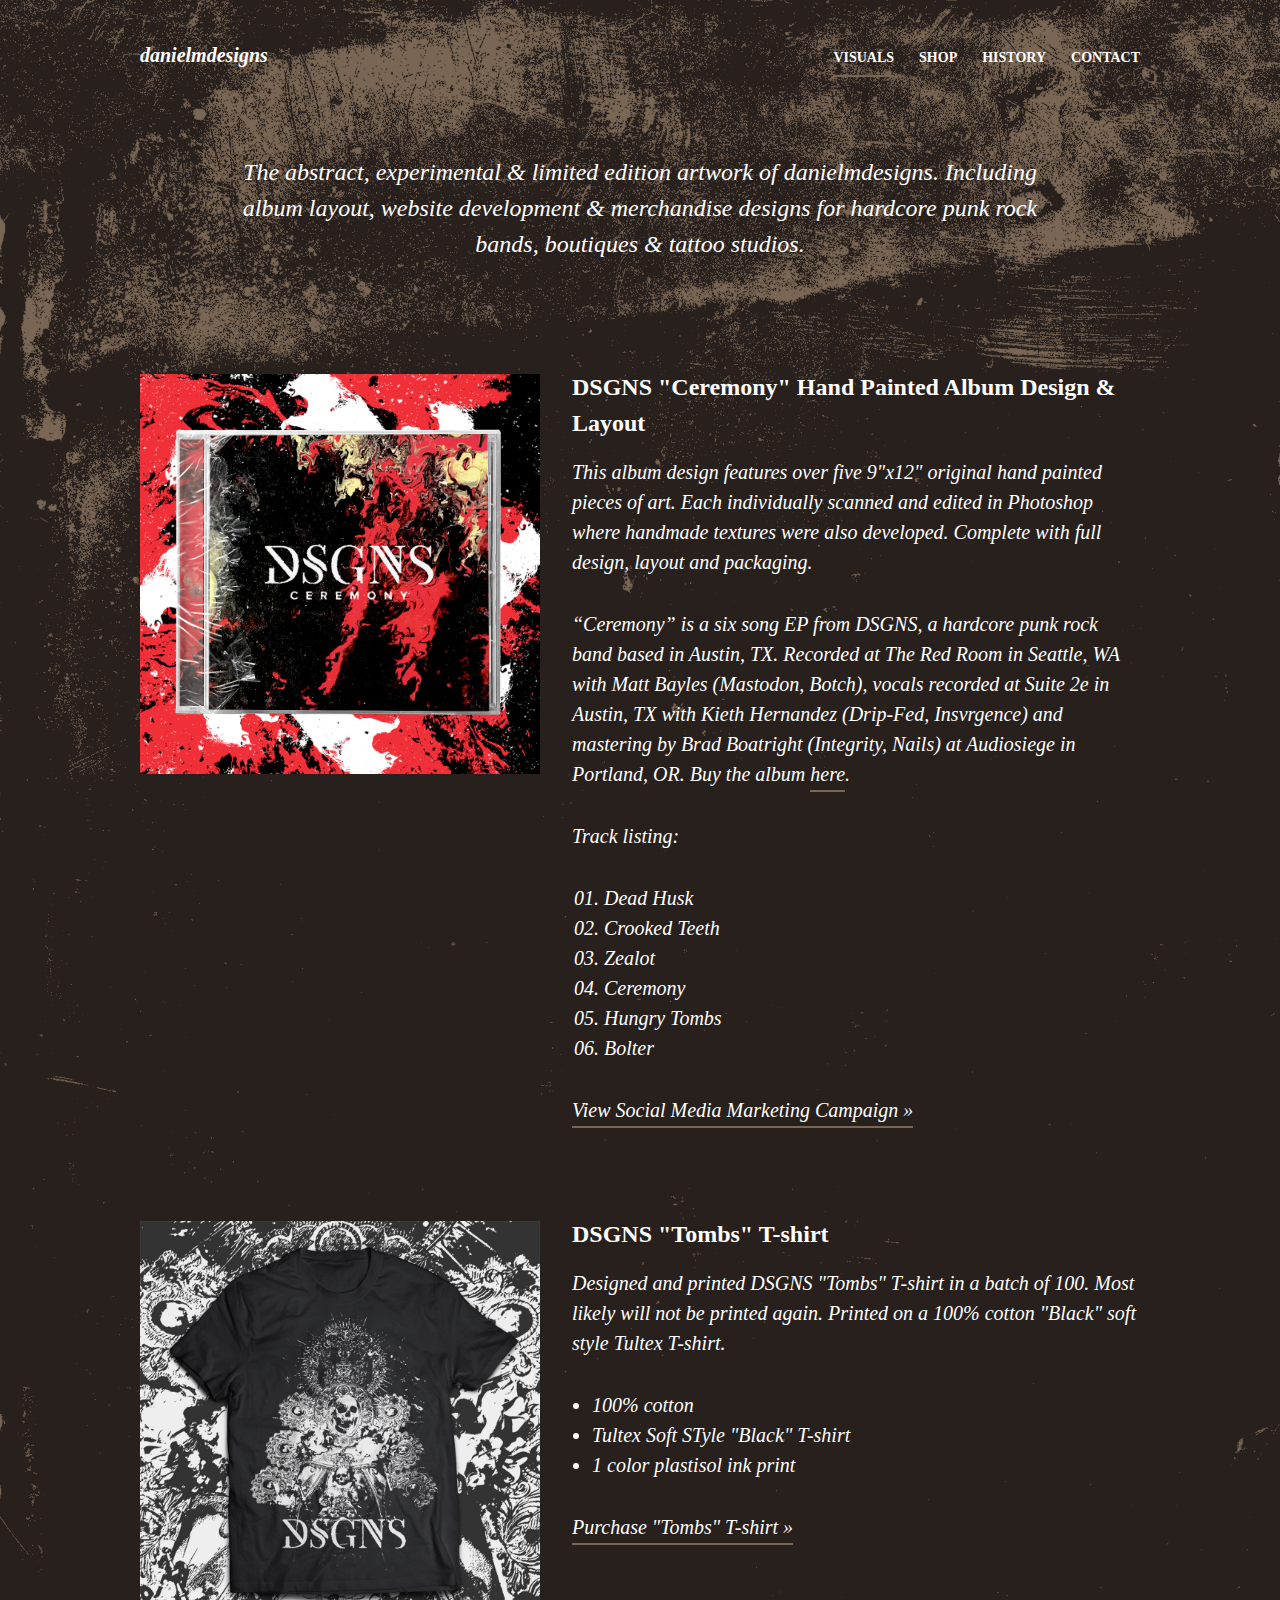
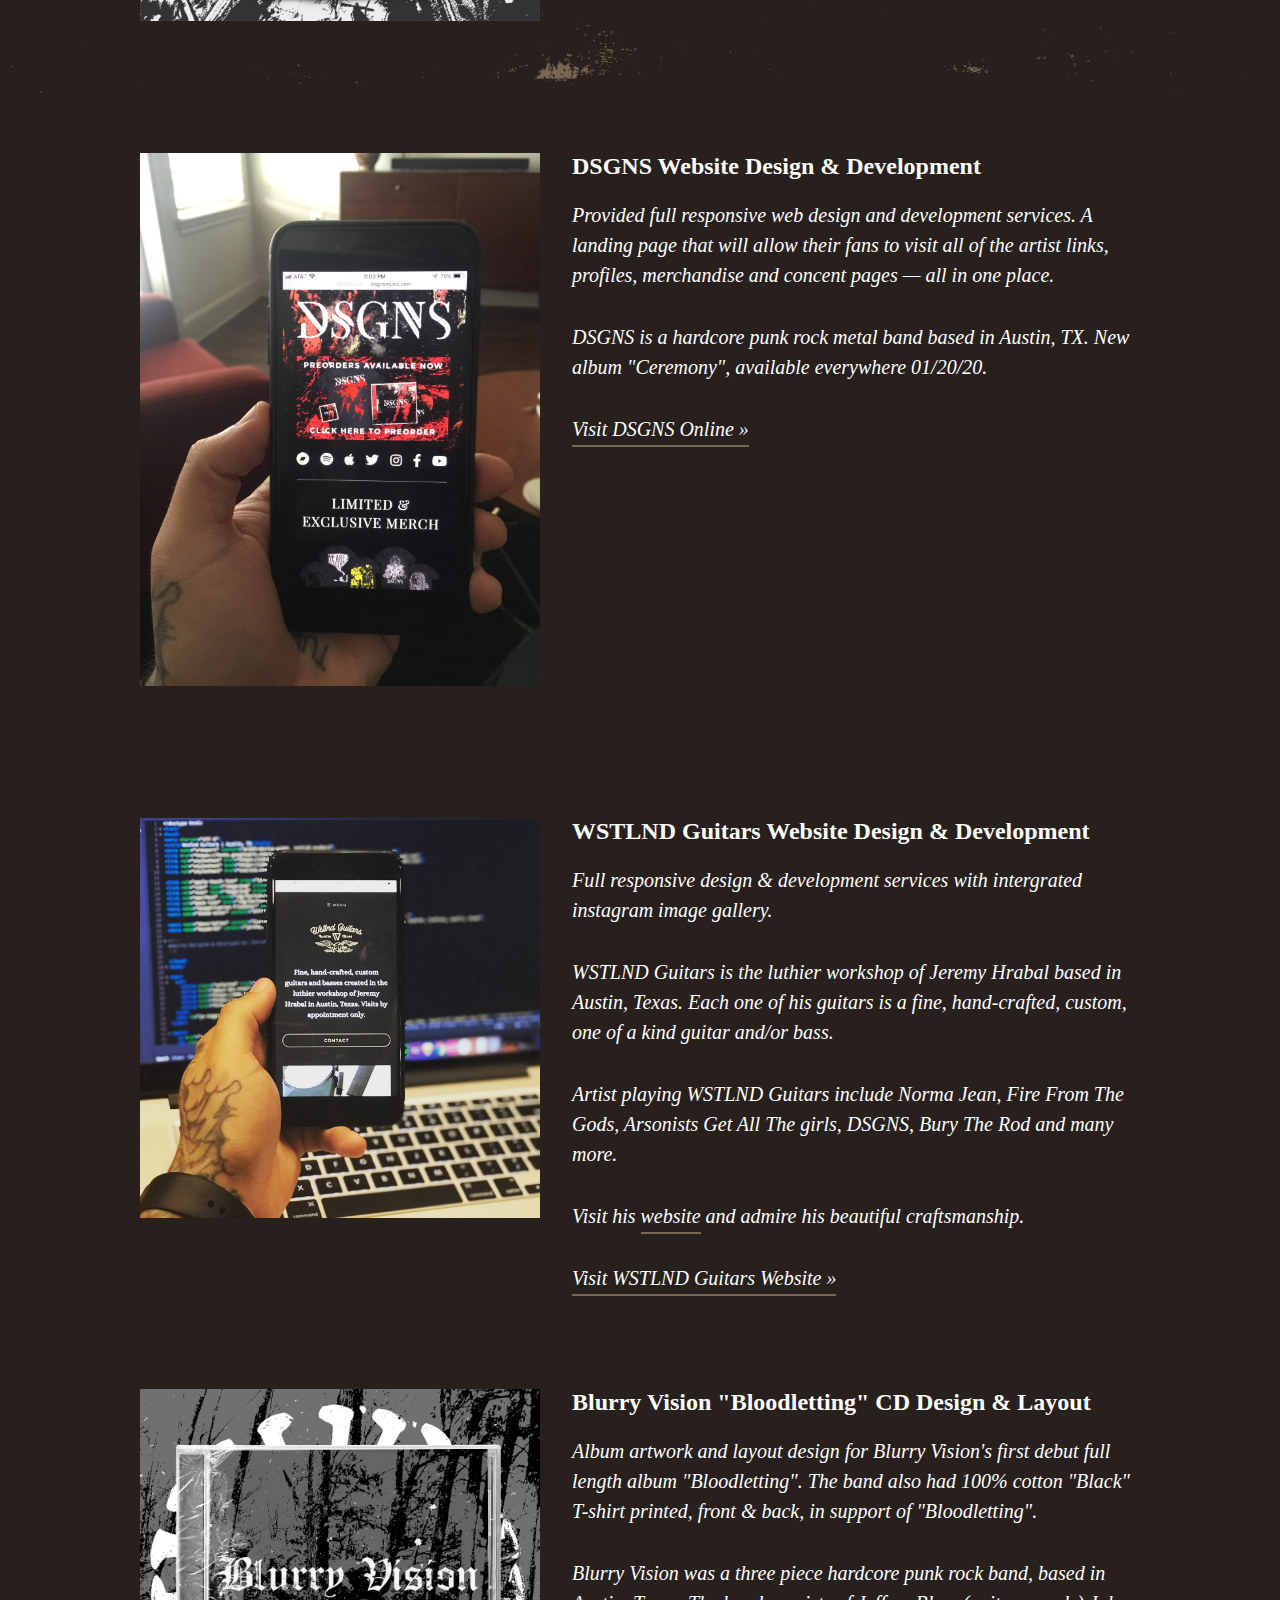
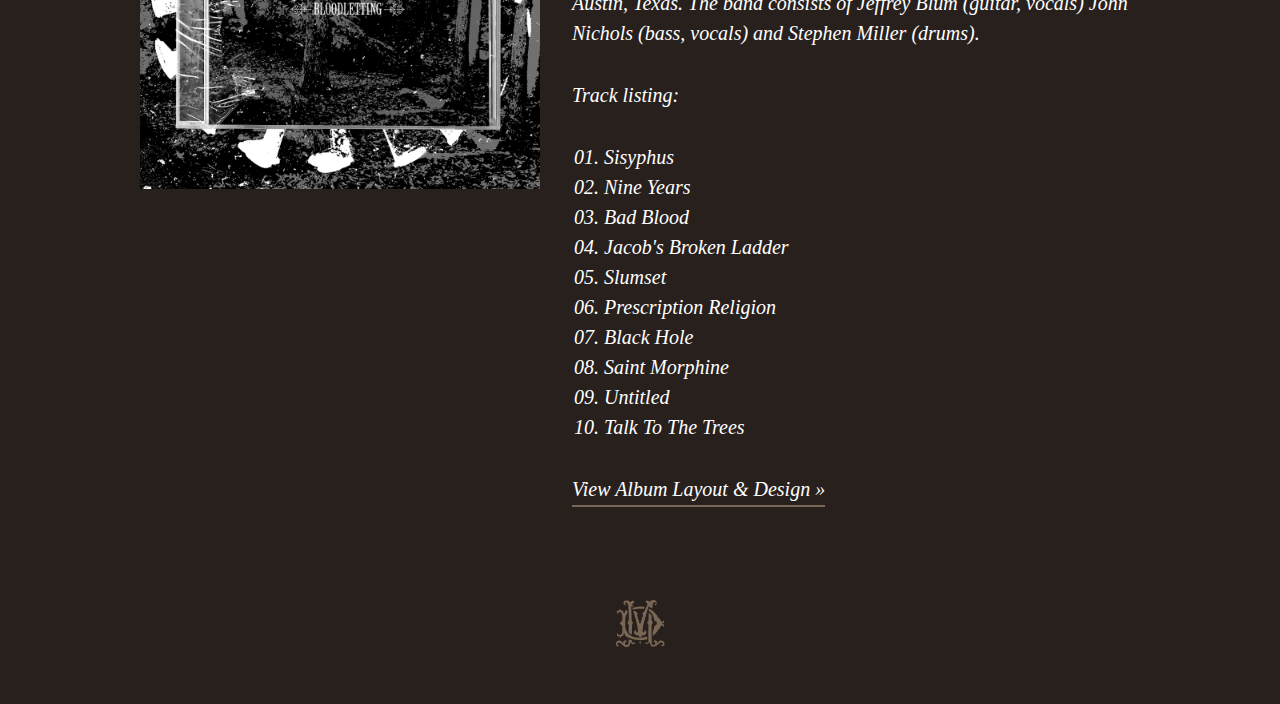
==== index.html @ f274b290 ":heavy_plus_sign: Add Email to About page" ====
<!DOCTYPE html>
<html lang="en">
  <head>
    <meta charset="UTF-8" />
    <meta name="viewport" content="width=device-width, initial-scale=1.0" />
    <meta http-equiv="X-UA-Compatible" content="ie=edge" />
    <link rel="stylesheet" href="css/css.css" />
    <title>The abstract & experimental works of danielmdesigns</title>
    <link
      rel="icon"
      type="image/png"
      sizes="16x16"
      href="favicon/favicon-16x16.png"
    />
  </head>

  <body>
    <div class="container">
      <header class="the-header clearfix">
        <div class="brand-logo">
          <div class="brand">danielmdesigns<span class="dot">.</span></div>
        </div>
        <a href="#" class="resToggle">MENU</a>
        <nav class="the-nav">
          <ul>
            <li class="nav">
              <a class="menu-link active" href="index.html">VISUALS</a>
            </li>
            <li class="nav">
              <a
                class="menu-link"
                href="https://danielmdesigns.bigcartel.com/"
                target="_blank"
                >SHOP</a
              >
            </li>
            <li class="nav">
              <a class="menu-link" href="history.html">HISTORY</a>
            </li>
            <li class="nav">
              <a
                class="menu-link"
                href="mailto:daniel@danielmdesigns.com?Subject=Project%20Design%20Inqury"
                >CONTACT</a
              >
            </li>
          </ul>
        </nav>
      </header>
    </div>

    <h1>
      The abstract, experimental & limited edition artwork of danielmdesigns.
      Including album layout, website development & merchandise designs for
      hardcore punk rock bands, boutiques & tattoo studios.
    </h1>

    <div class="article">
      <div class="media">
        <img src="img/DSGNS_Ceremony-Cover.jpg" alt="" />
      </div>
      <div class="content">
        <h2>DSGNS "Ceremony" Hand Painted Album Design & Layout</h2>
        <p>
          This album design features over five 9"x12" original hand painted
          pieces of art. Each individually scanned and edited in Photoshop where
          handmade textures were also developed. Complete with full design,
          layout and packaging.
        </p>
        <p>
          “Ceremony” is a six song EP from DSGNS, a hardcore punk rock band
          based in Austin, TX. Recorded at The Red Room in Seattle, WA with Matt
          Bayles (Mastodon, Botch), vocals recorded at Suite 2e in Austin, TX
          with Kieth Hernandez (Drip-Fed, Insvrgence) and mastering by Brad
          Boatright (Integrity, Nails) at Audiosiege in Portland, OR. Buy the
          album
          <a
            class="link active"
            href="https://dsgns.bigcartel.com/"
            target="blank"
            >here</a
          >.
        </p>
        <p>Track listing:</p>
        <ol>
          <li>Dead Husk</li>
          <li>Crooked Teeth</li>
          <li>Zealot</li>
          <li>Ceremony</li>
          <li>Hungry Tombs</li>
          <li>Bolter</li>
        </ol>
        <a
          class="link active"
          href="https://www.behance.net/gallery/91114161/DSGNS-Social-Media-Marketing"
          target="_blank"
          >View Social Media Marketing Campaign »</a
        >
      </div>
    </div>

    <div class="article">
      <div class="media"><img src="img/DSGNS_Tombs-Tshirt.jpg" alt="" /></div>
      <div class="content">
        <h2>DSGNS "Tombs" T-shirt</h2>
        <p>
          Designed and printed DSGNS "Tombs" T-shirt in a batch of 100. Most
          likely will not be printed again. Printed on a 100% cotton "Black"
          soft style Tultex T-shirt.
        </p>
        <ul>
          <li class="bullet">100% cotton</li>
          <li class="bullet">Tultex Soft STyle "Black" T-shirt</li>
          <li class="bullet">1 color plastisol ink print</li>
        </ul>
        <a
          class="link active"
          href="https://dsgns.bigcartel.com/product/tombs-t-shirt"
          target="blank"
          >Purchase "Tombs" T-shirt »</a
        >
      </div>
    </div>

    <div class="article">
      <div class="media">
        <img src="img/DSGNS_Website-Cover.jpg" alt="" />
      </div>
      <div class="content">
        <h2>DSGNS Website Design & Development</h2>
        <p>
          Provided full responsive web design and development services. A
          landing page that will allow their fans to visit all of the artist
          links, profiles, merchandise and concent pages — all in one place.
        </p>
        <p>
          DSGNS is a hardcore punk rock metal band based in Austin, TX. New
          album "Ceremony", available everywhere 01/20/20.
        </p>
        <a class="link active" href="http://dsgnsmusic.com/" target="blank"
          >Visit DSGNS Online »</a
        >
      </div>
    </div>

    <div class="article">
      <div class="media"><img src="img/wstlnd-cover.jpg" alt="" /></div>
      <div class="content">
        <h2>WSTLND Guitars Website Design & Development</h2>
        <p>
          Full responsive design & development services with intergrated
          instagram image gallery.
        </p>
        <p>
          WSTLND Guitars is the luthier workshop of Jeremy Hrabal based in
          Austin, Texas. Each one of his guitars is a fine, hand-crafted,
          custom, one of a kind guitar and/or bass.
        </p>
        <p>
          Artist playing WSTLND Guitars include Norma Jean, Fire From The Gods,
          Arsonists Get All The girls, DSGNS, Bury The Rod and many more.
        </p>
        <p>
          Visit his
          <a
            class="link active"
            href="http://wstlndguitars.com/"
            target="_blank"
            >website</a
          >
          and admire his beautiful craftsmanship.
        </p>
        <a class="link active" href="http://wstlndguitars.com/" target="blank"
          >Visit WSTLND Guitars Website »</a
        >
      </div>
    </div>

    <div class="article">
      <div class="media"><img src="img/COVER_BV-Cover.jpg" alt="" /></div>
      <div class="content">
        <h2>Blurry Vision "Bloodletting" CD Design & Layout</h2>
        <p>
          Album artwork and layout design for Blurry Vision's first debut full
          length album "Bloodletting". The band also had 100% cotton "Black"
          T-shirt printed, front & back, in support of "Bloodletting".
        </p>
        <p>
          Blurry Vision was a three piece hardcore punk rock band, based in
          Austin, Texas. The band consists of Jeffrey Blum (guitar, vocals) John
          Nichols (bass, vocals) and Stephen Miller (drums).
        </p>
        <p>Track listing:</p>
        <ol>
          <li>Sisyphus</li>
          <li>Nine Years</li>
          <li>Bad Blood</li>
          <li>Jacob's Broken Ladder</li>
          <li>Slumset</li>
          <li>Prescription Religion</li>
          <li>Black Hole</li>
          <li>Saint Morphine</li>
          <li>Untitled</li>
          <li>Talk To The Trees</li>
        </ol>
        <a
          class="link active"
          href="https://www.behance.net/gallery/103090157/Blurry-Vision-Album-Artwork"
          target="_blank"
          >View Album Layout & Design »</a
        >
      </div>
    </div>

    <!--
      <div class="btn-group">
        <a href="mailto:daniel@danielmdesigns.com" class="button">Contact Me</a>
      </div>
      -->

    <footer>
      <a href="http://www.danielmdesigns.com">
        <img class="logo" src="img/dmlogo.svg" alt="Daniel Maldonado Designs" />
      </a>
    </footer>

    <script src="https://ajax.googleapis.com/ajax/libs/jquery/3.1.0/jquery.min.js"></script>
    <script>
      $(".resToggle").click(function () {
        $(".the-nav").toggleClass("active");
      });
    </script>
  </body>
</html>
---- css/css.css ----
*, *:after, *:before {
  -webkit-box-sizing: border-box;
  box-sizing: border-box; }

.clearfix:after {
  content: "";
  display: table;
  clear: both; }

.the-nav > ul {
  display: block;
  width: 100%; }
  @media screen and (max-width: 768px) {
    .the-nav > ul {
      margin-top: 1rem; } }
  .the-nav > ul li {
    margin-bottom: 1rem; }
    .the-nav > ul li:last-of-type {
      margin-bottom: 0; }

.the-header a {
  text-decoration: none; }

a.resToggle {
  display: none;
  color: #FFF;
  font-size: 14px;
  line-height: 1.5;
  font-weight: 600;
  font-style: normal;
  margin-top: 0.40rem; }

.the-nav {
  display: inline-block;
  float: right;
  margin-bottom: -6rem; }
  .the-nav li {
    display: inline-block; }
    .the-nav li a {
      display: block; }

@media screen and (max-width: 768px) {
  a.resToggle {
    display: inline-block;
    float: right; }
  .the-nav {
    display: none;
    width: 100%;
    margin-top: 2rem; }
    .the-nav.active {
      display: block; }
    .the-nav li {
      display: block;
      text-align: center; } }

.align-center {
  text-align: center; }

* {
  -webkit-box-sizing: border-box;
  box-sizing: border-box;
  margin: 0;
  padding: 0; }

body {
  background-color: #27201D;
  padding: 40px;
  -webkit-font-smoothing: antialiased;
  -moz-osx-font-smoothing: grayscale;
  font-family: Georgia, 'Times New Roman', Times, serif;
  background-image: url("../img/bg.png");
  background-repeat: no-repeat;
  background-size: 100%;
  background-attachment: fixed; }

.container {
  width: 100%;
  max-width: 1000px;
  margin: 0 auto; }

.brand {
  display: inline-block;
  float: left;
  color: #FFFFFF;
  font-size: 20px;
  line-height: 1.5;
  font-weight: 600;
  font-style: italic; }

header {
  display: inline-block;
  max-width: 1000px;
  width: 100%; }

.menu-link {
  display: inline-block;
  color: #FFFFFF;
  font-size: 14px;
  line-height: 2.5;
  font-weight: 600;
  font-style: normal;
  text-decoration: none;
  -webkit-transition: all .5s ease;
  -o-transition: all .5s ease;
  transition: all .5s ease;
  border-bottom: 2px solid transparent; }
  .menu-link:hover {
    border-bottom: 2px solid #796654; }
  @media screen and (max-width: 768px) {
    .menu-link:hover {
      border-bottom: 2px solid transparent;
      color: #796654; } }

.logo {
  max-width: 50px;
  width: 100%;
  display: block;
  margin: 1rem auto; }

.dot {
  color: #796654; }

.bullet {
  margin-left: 20px; }

h1 {
  font-size: 1.5rem;
  color: #FFFFFF;
  line-height: 1.5;
  font-weight: 400;
  margin: 5rem auto 7rem;
  text-align: center;
  font-style: italic;
  max-width: 850px; }
  @media screen and (min-width: 760px) {
    h1 {
      text-align: center; } }

h2 {
  color: #FFFFFF;
  font-size: 24px;
  line-height: 1.5;
  font-weight: 600;
  margin-bottom: 1rem;
  margin-top: -5px; }

p, ol, ul {
  color: #FFFFFF;
  font-size: 20px;
  line-height: 1.5;
  font-weight: 400;
  font-style: italic;
  margin-bottom: 2rem; }

.btn {
  font-weight: 600;
  font-size: 14px;
  text-transform: uppercase;
  color: #FFFFFF;
  border: 2px solid #796654;
  padding: 20px;
  text-align: center;
  cursor: pointer;
  display: inline-block;
  text-decoration: none;
  width: 100%;
  -webkit-transition: background 0.3s ease-in-out;
  -o-transition: background 0.3s ease-in-out;
  transition: background 0.3s ease-in-out;
  margin-bottom: 1rem; }
  .btn:last-of-type {
    margin-bottom: 6rem; }
  .btn:hover {
    background-color: #796654; }
  @media screen and (min-width: 760px) {
    .btn {
      width: 300px;
      margin: 0 1rem 6rem 0; } }

.btn-group {
  display: block;
  margin: 0 auto;
  text-align: center; }

.btn-center {
  margin: 0 auto;
  text-align: center;
  display: block; }

ul > li {
  margin-left: 1.25rem; }

@media screen and (max-width: 768px) {
  ul > li {
    margin-left: 0; } }

ol > li {
  margin-left: 2rem; }

ol {
  list-style-type: decimal-leading-zero; }

.text-center {
  text-align: center; }

.link {
  color: #FFFFFF;
  font-size: 20px;
  line-height: 1.5;
  font-weight: 400;
  font-style: italic;
  margin-bottom: 2rem;
  -webkit-transition: all .5s ease;
  -o-transition: all .5s ease;
  transition: all .5s ease;
  text-decoration: none;
  border-bottom: 2px solid #796654;
  padding-bottom: 5px; }
  .link:hover {
    padding-bottom: 5px;
    color: #796654; }

.active {
  border-bottom: 2px solid #796654; }
  @media screen and (max-width: 768px) {
    .active {
      border-bottom: 2px solid transparent;
      color: #796654; } }

.article {
  display: -webkit-box;
  display: -ms-flexbox;
  display: flex;
  -webkit-box-orient: vertical;
  -webkit-box-direction: normal;
  -ms-flex-direction: column;
  flex-direction: column;
  width: 100%;
  max-width: 1000px;
  margin: 0 auto 6rem; }

.media {
  -webkit-box-flex: 0;
  -ms-flex: 0 0 40%;
  flex: 0 0 40%; }

.content {
  -webkit-box-flex: 0;
  -ms-flex: 0 0 60%;
  flex: 0 0 60%; }

.project {
  display: -webkit-box;
  display: -ms-flexbox;
  display: flex;
  -webkit-box-orient: vertical;
  -webkit-box-direction: normal;
  -ms-flex-direction: column;
  flex-direction: column;
  width: 100%;
  max-width: 1000px;
  margin: 0 auto; }

img {
  width: 100%;
  margin-bottom: 2rem; }

@media screen and (min-width: 760px) {
  .article {
    -webkit-box-orient: horizontal;
    -webkit-box-direction: normal;
    -ms-flex-direction: row;
    flex-direction: row; }
  .content {
    padding: 0 0 0 2rem; } }
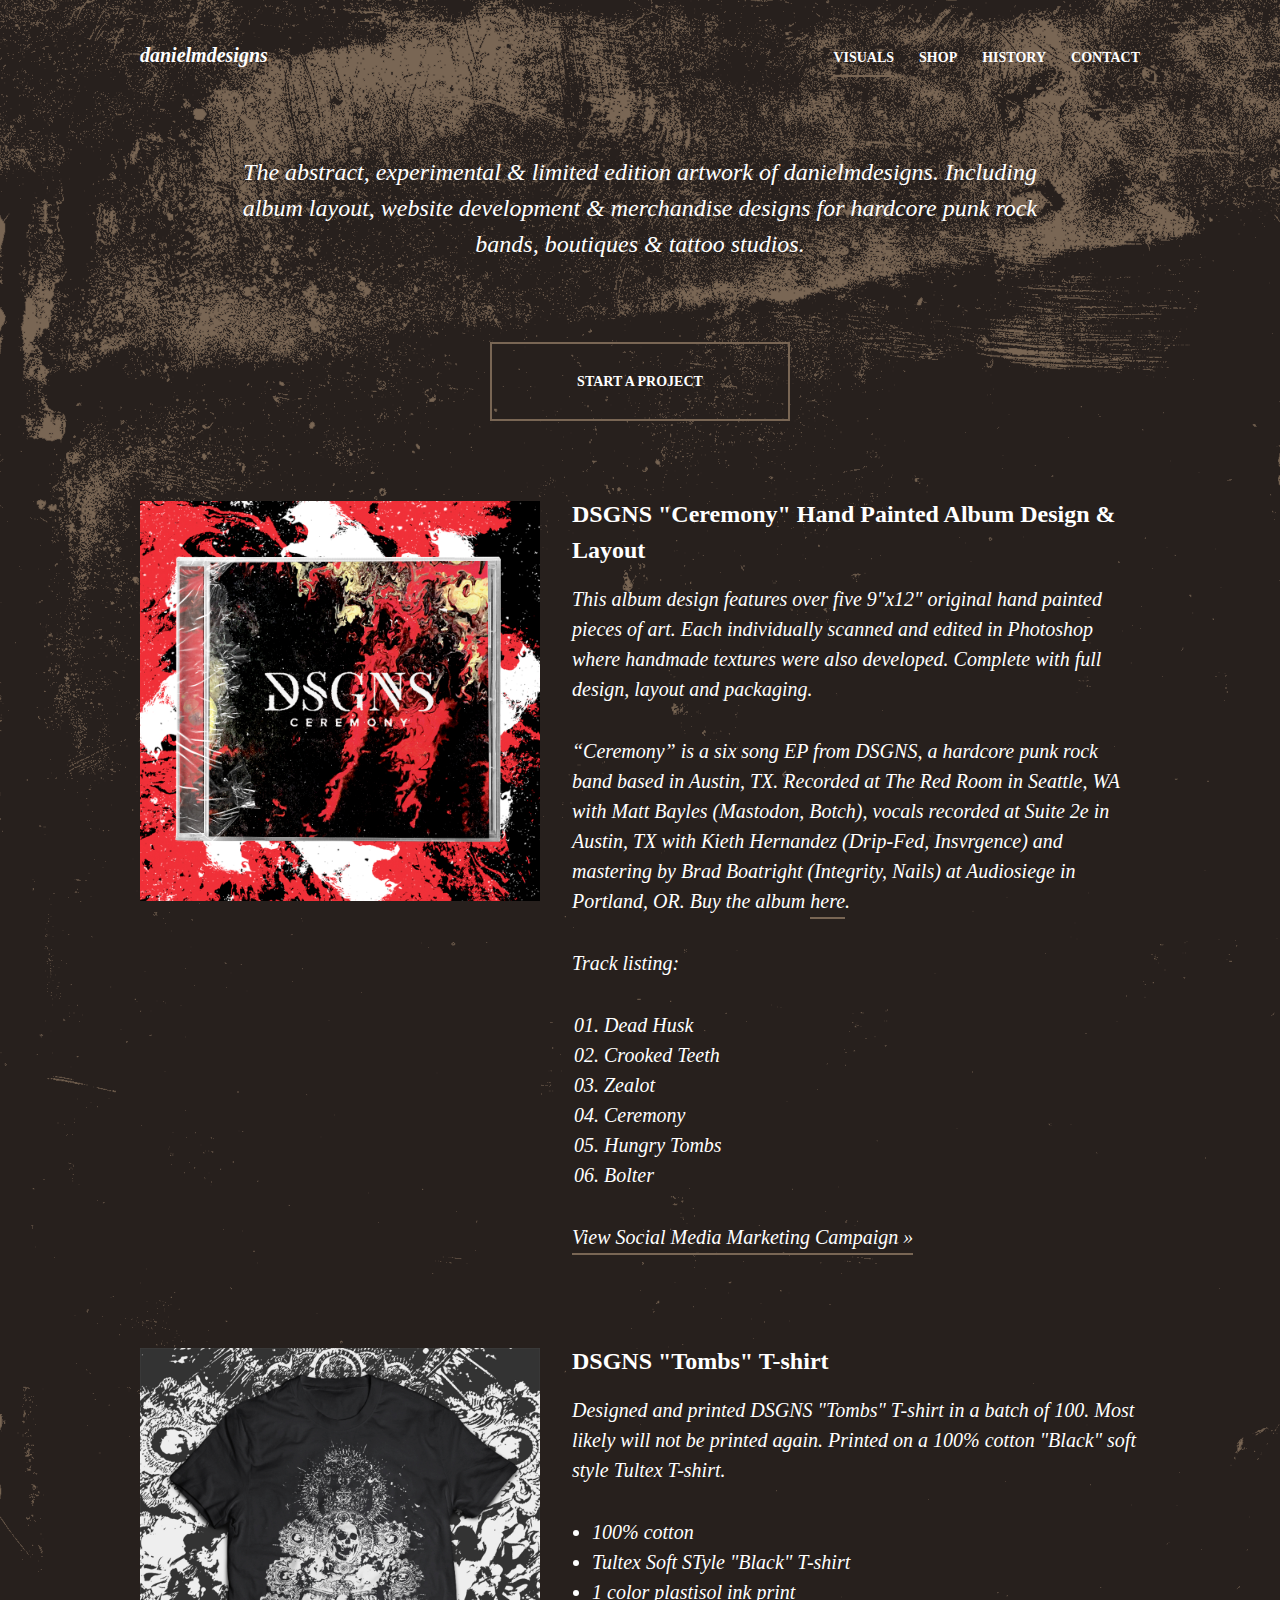
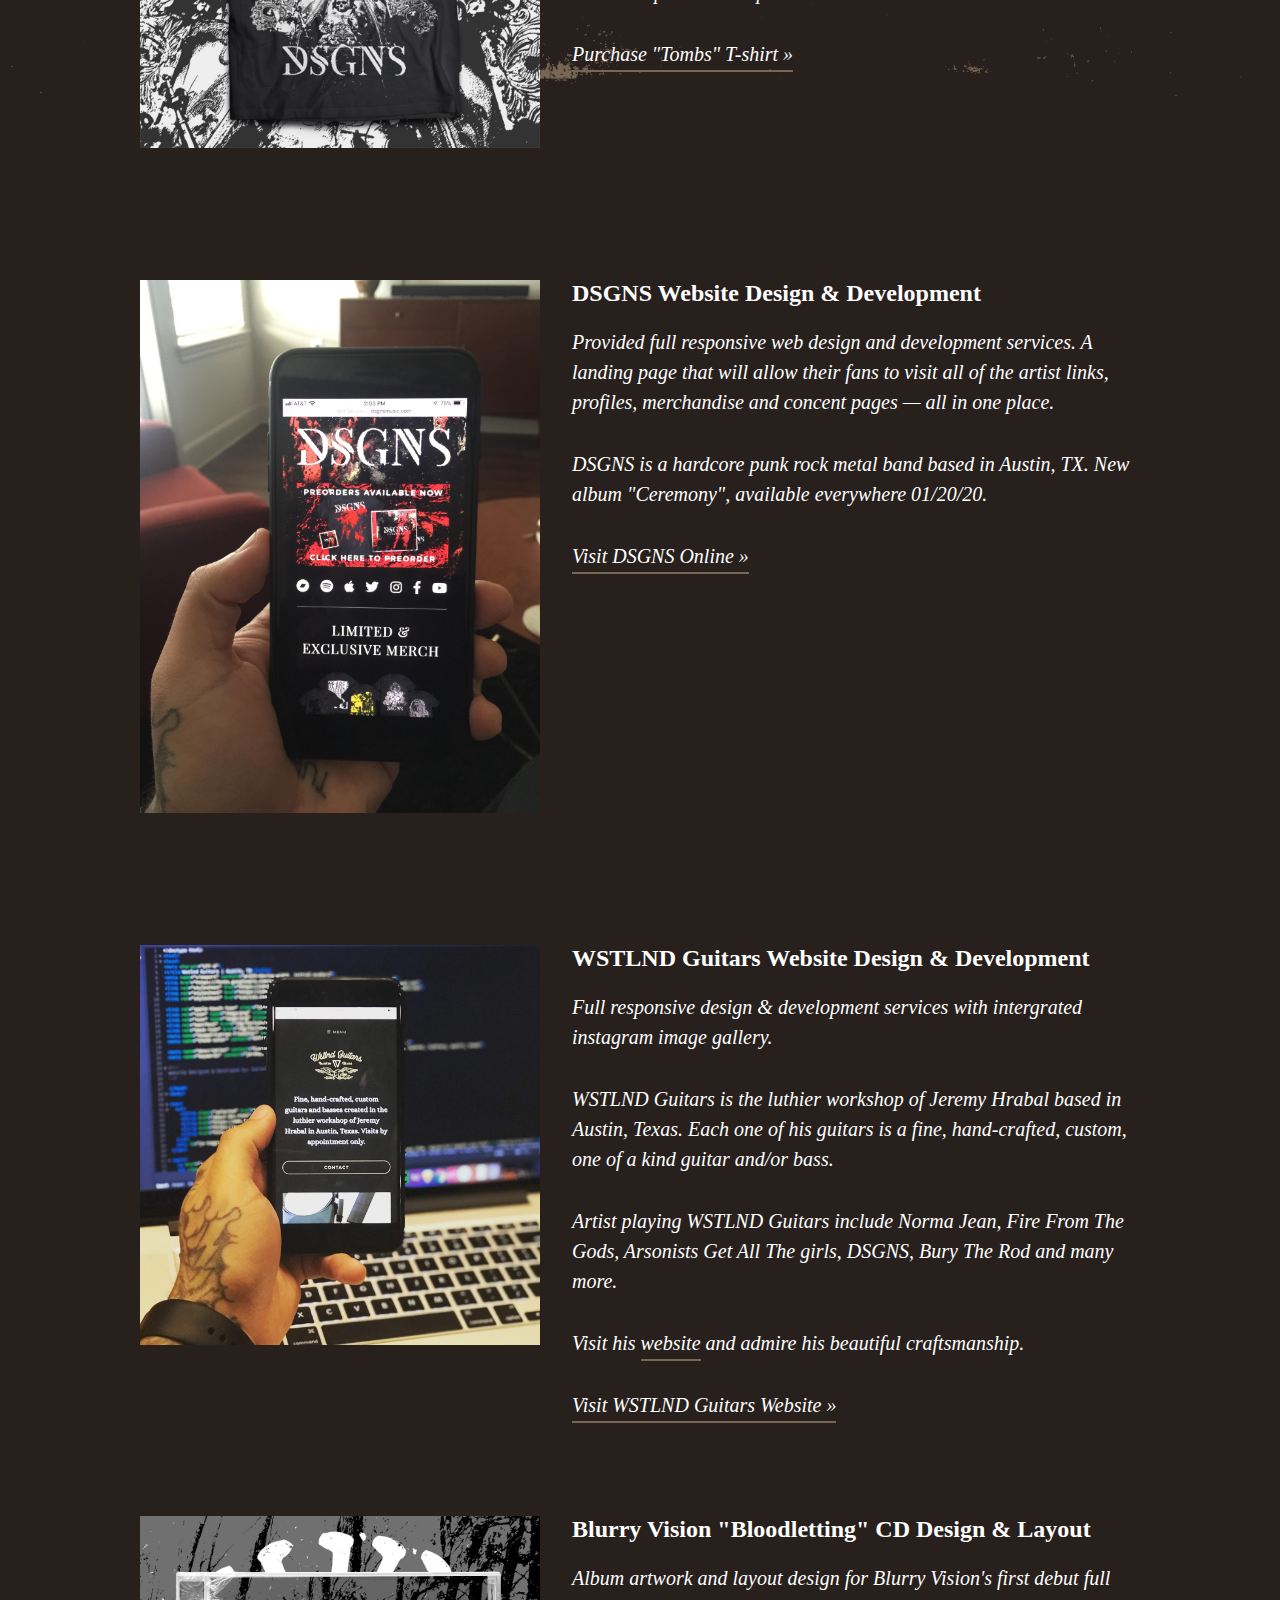
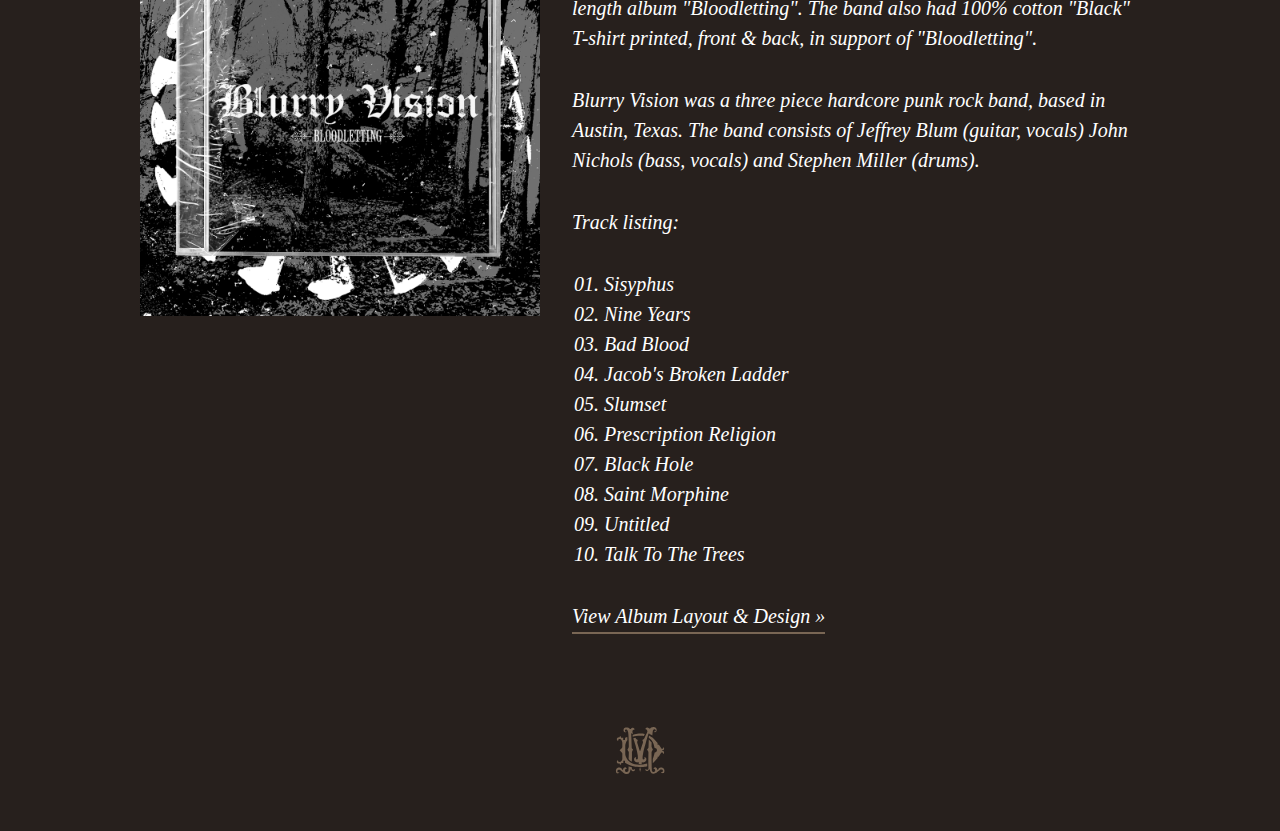
==== commit dc7878bf: ":heavy_plus_sign: Added a button" ====
--- a/index.html
+++ b/index.html
@@ -54,6 +54,10 @@
       Including album layout, website development & merchandise designs for
       hardcore punk rock bands, boutiques & tattoo studios.
     </h1>
+
+    <div class="btn btn-center">
+      <a href="mailto:daniel@danielmdesigns.com">Start A Project</a>
+    </div>
 
     <div class="article">
       <div class="media">
--- a/css/css.css
+++ b/css/css.css
@@ -128,7 +128,7 @@
   color: #FFFFFF;
   line-height: 1.5;
   font-weight: 400;
-  margin: 5rem auto 7rem;
+  margin: 5rem auto 0;
   text-align: center;
   font-style: italic;
   max-width: 850px; }
@@ -166,8 +166,7 @@
   width: 100%;
   -webkit-transition: background 0.3s ease-in-out;
   -o-transition: background 0.3s ease-in-out;
-  transition: background 0.3s ease-in-out;
-  margin-bottom: 1rem; }
+  transition: background 0.3s ease-in-out; }
   .btn:last-of-type {
     margin-bottom: 6rem; }
   .btn:hover {
@@ -177,13 +176,21 @@
       width: 300px;
       margin: 0 1rem 6rem 0; } }
 
+.btn a {
+  color: #FFFFFF;
+  font-size: 14px;
+  line-height: 2.5;
+  font-weight: 600;
+  font-style: normal;
+  text-decoration: none; }
+
 .btn-group {
   display: block;
   margin: 0 auto;
   text-align: center; }
 
 .btn-center {
-  margin: 0 auto;
+  margin: 5rem auto;
   text-align: center;
   display: block; }
 
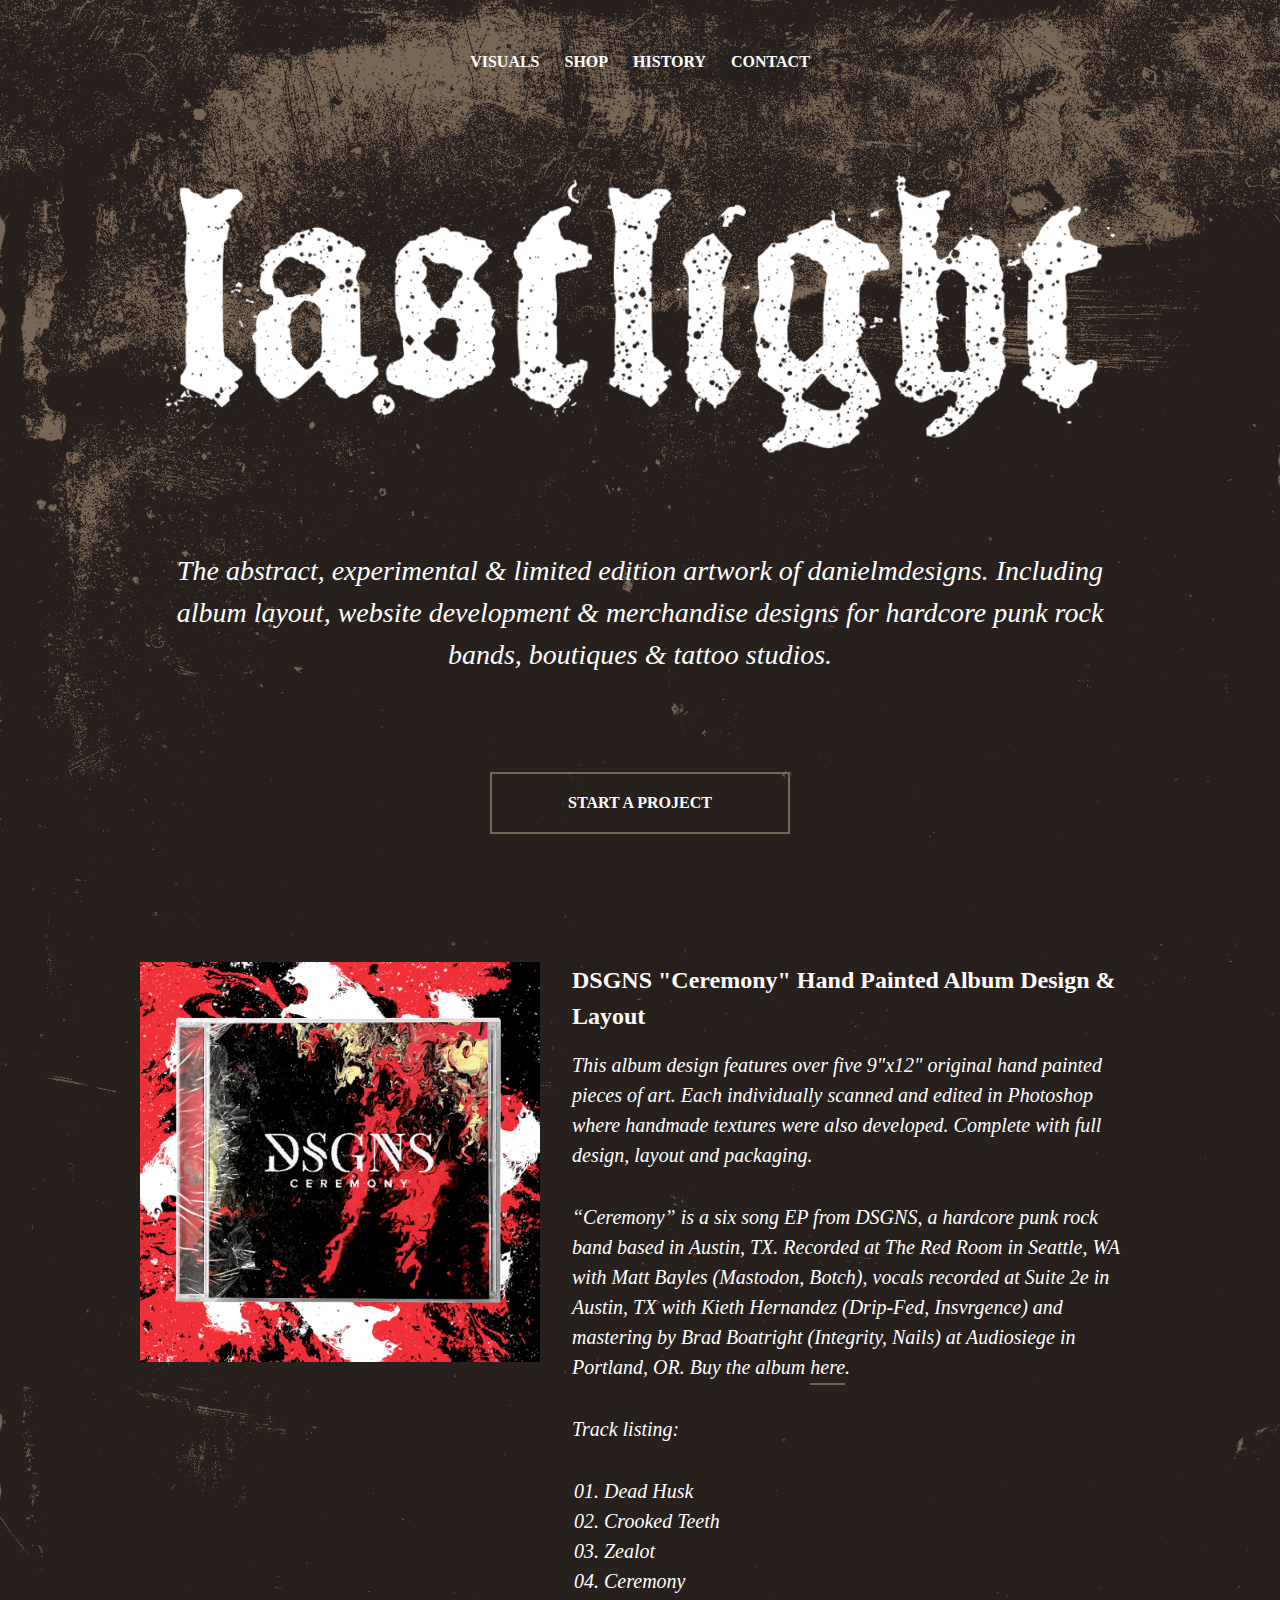
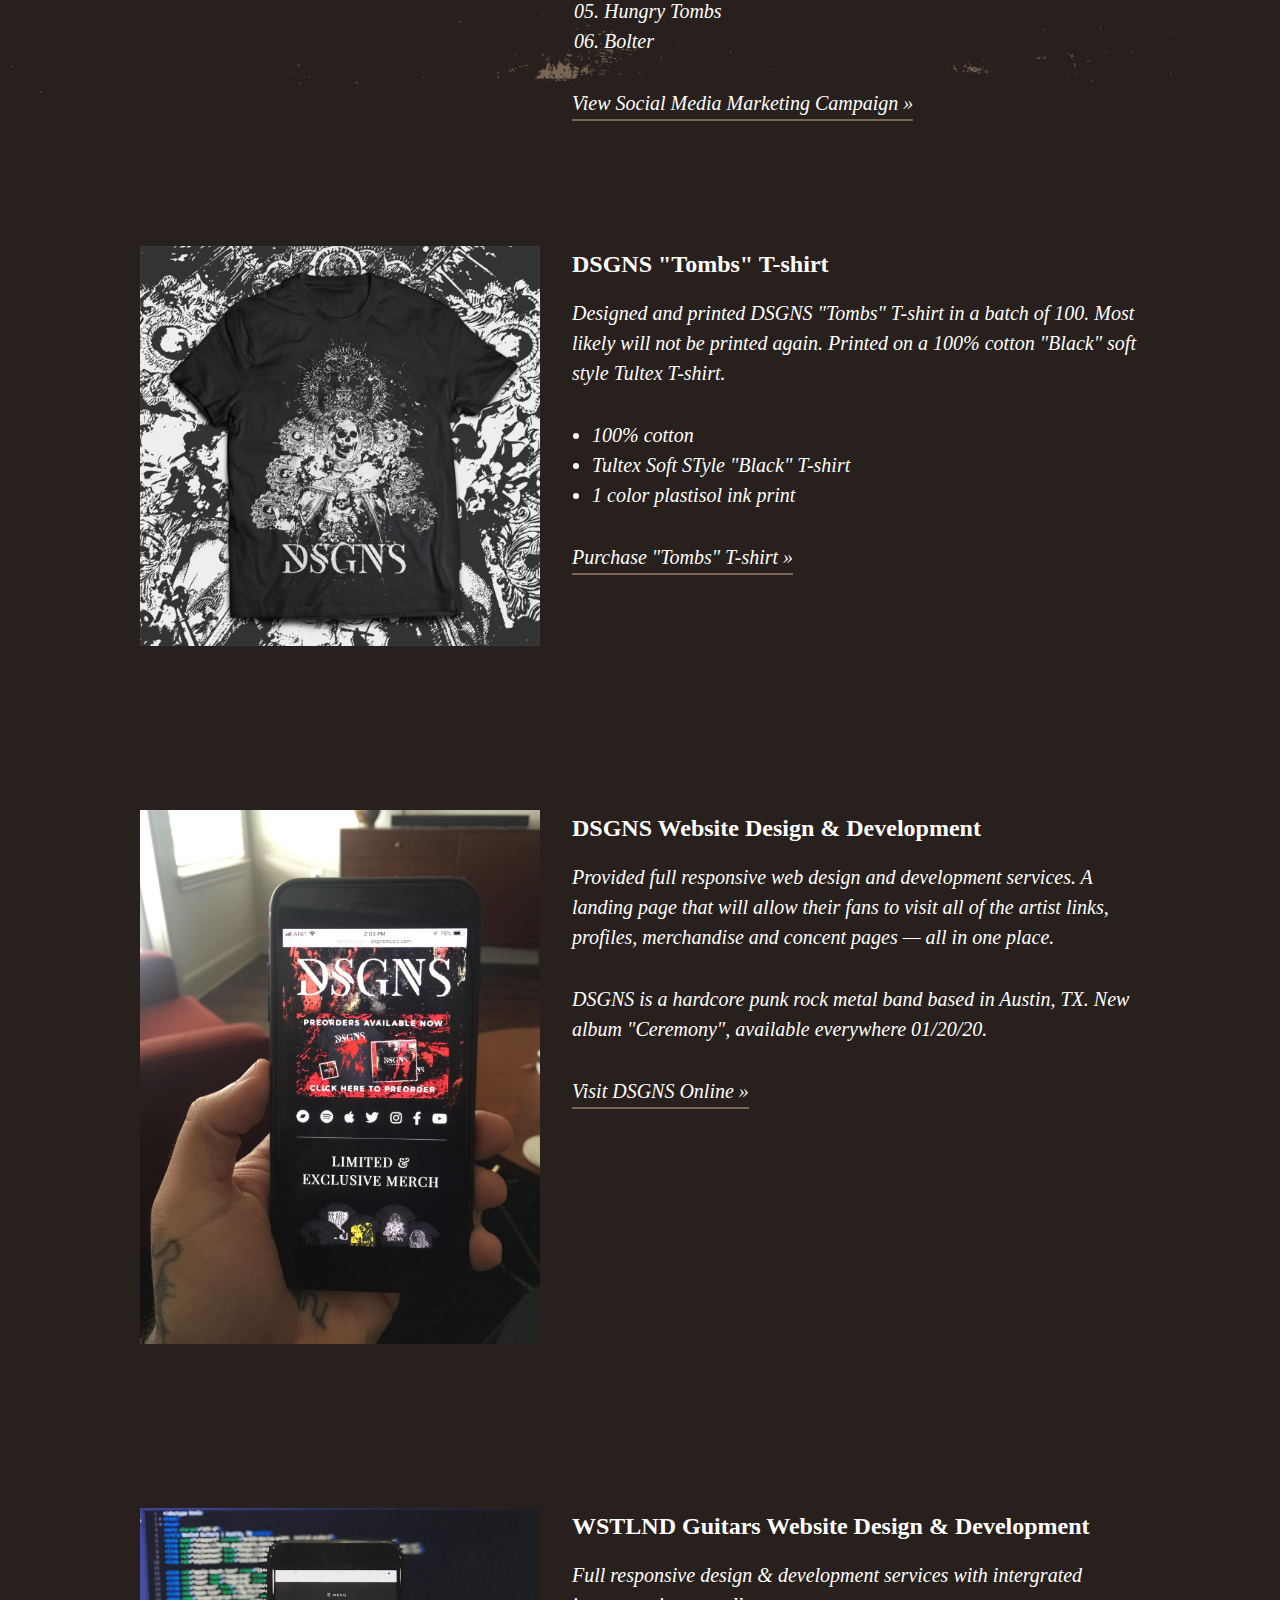
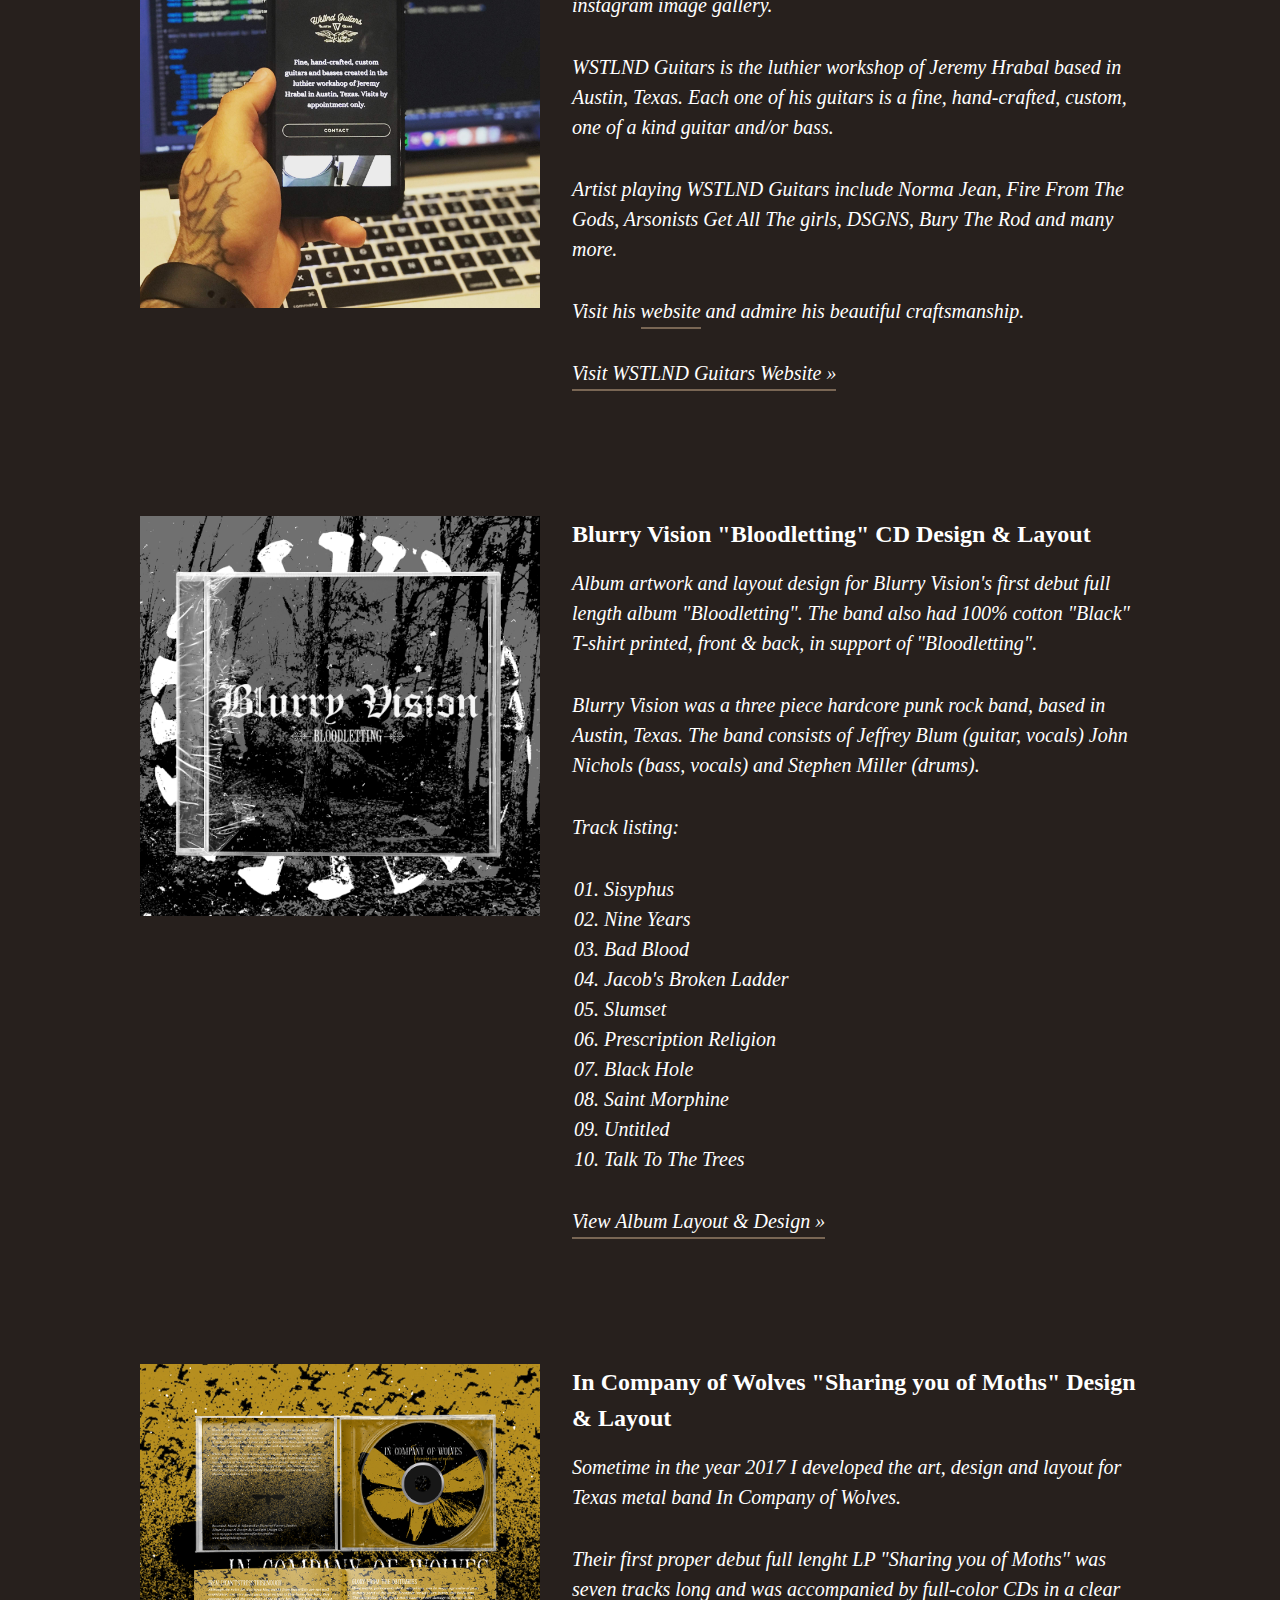
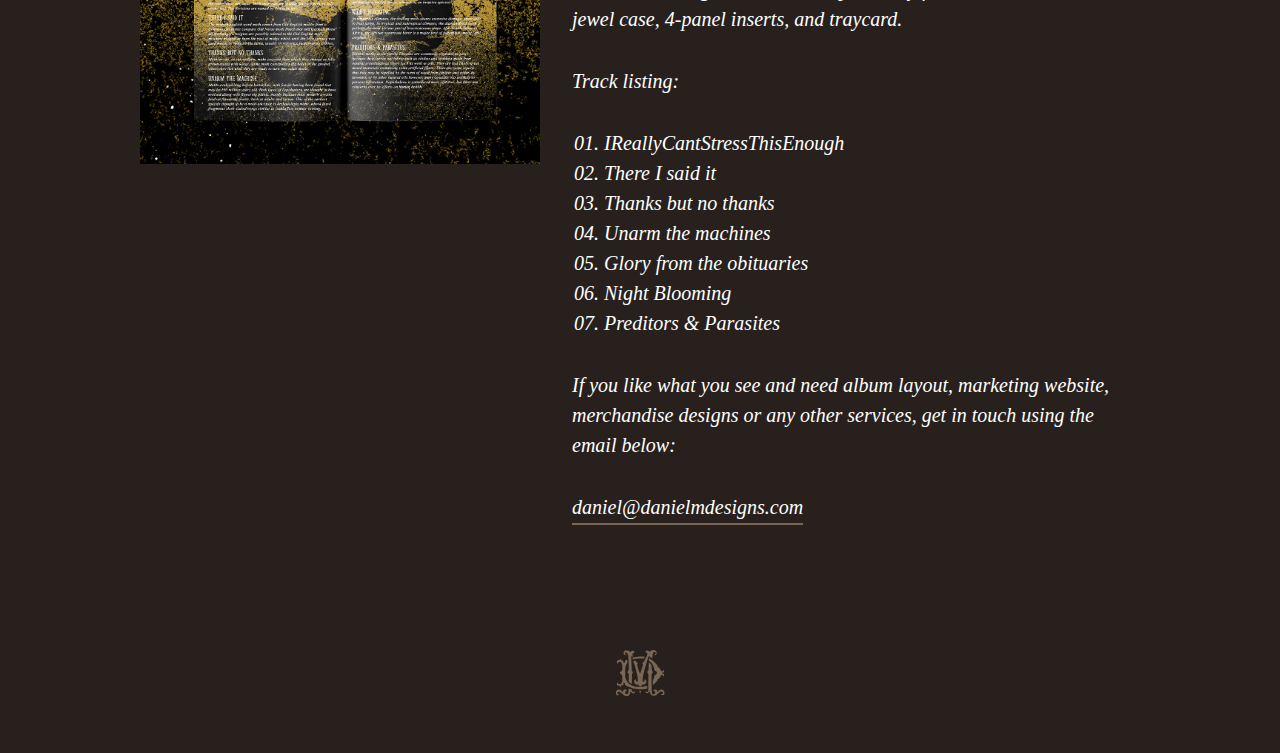
==== commit 83e18c51: ":heavy_plus_sign: Add ICOW Project" ====
--- a/index.html
+++ b/index.html
@@ -4,49 +4,61 @@
     <meta charset="UTF-8" />
     <meta name="viewport" content="width=device-width, initial-scale=1.0" />
     <meta http-equiv="X-UA-Compatible" content="ie=edge" />
-    <link rel="stylesheet" href="css/css.css" />
+    <link rel="stylesheet" href="css/styles.css" />
     <title>The abstract & experimental works of danielmdesigns</title>
+    <!-- Favicons -->
+    <link
+      rel="apple-touch-icon"
+      sizes="180x180"
+      href="favicon/apple-touch-icon.png"
+    />
+    <link
+      rel="icon"
+      type="image/png"
+      sizes="32x32"
+      href="favicon/favicon-32x32.png"
+    />
     <link
       rel="icon"
       type="image/png"
       sizes="16x16"
       href="favicon/favicon-16x16.png"
     />
+    <link rel="manifest" href="favicon/site.webmanifest" />
+    <link
+      rel="mask-icon"
+      href="favicon/safari-pinned-tab.svg"
+      color="#333333"
+    />
+    <meta name="msapplication-TileColor" content="#fafafa" />
+    <meta name="theme-color" content="#fafafa" />
   </head>
 
   <body>
     <div class="container">
-      <header class="the-header clearfix">
-        <div class="brand-logo">
-          <div class="brand">danielmdesigns<span class="dot">.</span></div>
-        </div>
-        <a href="#" class="resToggle">MENU</a>
-        <nav class="the-nav">
-          <ul>
-            <li class="nav">
-              <a class="menu-link active" href="index.html">VISUALS</a>
-            </li>
-            <li class="nav">
-              <a
-                class="menu-link"
-                href="https://danielmdesigns.bigcartel.com/"
-                target="_blank"
-                >SHOP</a
-              >
-            </li>
-            <li class="nav">
-              <a class="menu-link" href="history.html">HISTORY</a>
-            </li>
-            <li class="nav">
-              <a
-                class="menu-link"
-                href="mailto:daniel@danielmdesigns.com?Subject=Project%20Design%20Inqury"
-                >CONTACT</a
-              >
-            </li>
-          </ul>
-        </nav>
-      </header>
+      <nav>
+        <ul>
+          <li>
+            <a href="index.html">VISUALS</a>
+          </li>
+          <li>
+            <a href="https://danielmdesigns.bigcartel.com/" target="_blank"
+              >SHOP</a
+            >
+          </li>
+          <li>
+            <a href="history.html">HISTORY</a>
+          </li>
+          <li>
+            <a
+              href="mailto:daniel@danielmdesigns.com?Subject=Project%20Design%20Inqury"
+              >CONTACT</a
+            >
+          </li>
+        </ul>
+        <div class="toggle">MENU</div>
+      </nav>
+      <img class="logo" src="img/lastlight_logo.png" alt="" />
     </div>
 
     <h1>
@@ -55,9 +67,11 @@
       hardcore punk rock bands, boutiques & tattoo studios.
     </h1>
 
-    <div class="btn btn-center">
-      <a href="mailto:daniel@danielmdesigns.com">Start A Project</a>
-    </div>
+    <a
+      class="btn"
+      href="mailto:daniel@danielmdesigns.com?Subject=Project%20Design%20Inqury"
+      >Start A Project</a
+    >
 
     <div class="article">
       <div class="media">
@@ -78,10 +92,7 @@
           with Kieth Hernandez (Drip-Fed, Insvrgence) and mastering by Brad
           Boatright (Integrity, Nails) at Audiosiege in Portland, OR. Buy the
           album
-          <a
-            class="link active"
-            href="https://dsgns.bigcartel.com/"
-            target="blank"
+          <a class="link" href="https://dsgns.bigcartel.com/" target="blank"
             >here</a
           >.
         </p>
@@ -95,7 +106,7 @@
           <li>Bolter</li>
         </ol>
         <a
-          class="link active"
+          class="link"
           href="https://www.behance.net/gallery/91114161/DSGNS-Social-Media-Marketing"
           target="_blank"
           >View Social Media Marketing Campaign »</a
@@ -118,7 +129,7 @@
           <li class="bullet">1 color plastisol ink print</li>
         </ul>
         <a
-          class="link active"
+          class="link"
           href="https://dsgns.bigcartel.com/product/tombs-t-shirt"
           target="blank"
           >Purchase "Tombs" T-shirt »</a
@@ -141,7 +152,7 @@
           DSGNS is a hardcore punk rock metal band based in Austin, TX. New
           album "Ceremony", available everywhere 01/20/20.
         </p>
-        <a class="link active" href="http://dsgnsmusic.com/" target="blank"
+        <a class="link" href="http://dsgnsmusic.com/" target="blank"
           >Visit DSGNS Online »</a
         >
       </div>
@@ -166,15 +177,12 @@
         </p>
         <p>
           Visit his
-          <a
-            class="link active"
-            href="http://wstlndguitars.com/"
-            target="_blank"
+          <a class="link" href="http://wstlndguitars.com/" target="_blank"
             >website</a
           >
           and admire his beautiful craftsmanship.
         </p>
-        <a class="link active" href="http://wstlndguitars.com/" target="blank"
+        <a class="link" href="http://wstlndguitars.com/" target="blank"
           >Visit WSTLND Guitars Website »</a
         >
       </div>
@@ -208,7 +216,7 @@
           <li>Talk To The Trees</li>
         </ol>
         <a
-          class="link active"
+          class="link"
           href="https://www.behance.net/gallery/103090157/Blurry-Vision-Album-Artwork"
           target="_blank"
           >View Album Layout & Design »</a
@@ -216,15 +224,43 @@
       </div>
     </div>
 
-    <!--
-      <div class="btn-group">
-        <a href="mailto:daniel@danielmdesigns.com" class="button">Contact Me</a>
-      </div>
-      -->
+    <div class="article">
+      <div class="media"><img src="img/ICOW_Layout.jpg" alt="" /></div>
+      <div class="content">
+        <h2>In Company of Wolves "Sharing you of Moths" Design & Layout</h2>
+        <p>
+          Sometime in the year 2017 I developed the art, design and layout for
+          Texas metal band In Company of Wolves.
+        </p>
+        <p>
+          Their first proper debut full lenght LP "Sharing you of Moths" was
+          seven tracks long and was accompanied by full-color CDs in a clear
+          jewel case, 4-panel inserts, and traycard.
+        </p>
+        <p>Track listing:</p>
+        <ol>
+          <li>IReallyCantStressThisEnough</li>
+          <li>There I said it</li>
+          <li>Thanks but no thanks</li>
+          <li>Unarm the machines</li>
+          <li>Glory from the obituaries</li>
+          <li>Night Blooming</li>
+          <li>Preditors & Parasites</li>
+        </ol>
+        <p>
+          If you like what you see and need album layout, marketing website,
+          merchandise designs or any other services, get in touch using the
+          email below:
+        </p>
+        <a class="link" href="mailto:daniel@danielmdesigns.com"
+          >daniel@danielmdesigns.com</a
+        >
+      </div>
+    </div>
 
     <footer>
       <a href="http://www.danielmdesigns.com">
-        <img class="logo" src="img/dmlogo.svg" alt="Daniel Maldonado Designs" />
+        <img class="dwm" src="img/dmlogo.svg" alt="danielmdesigns" />
       </a>
     </footer>
 
--- a/css/styles.css
+++ b/css/styles.css
@@ -0,0 +1,256 @@
+*, *:after, *:before {
+  -webkit-box-sizing: border-box;
+  box-sizing: border-box; }
+
+.clearfix:after {
+  content: "";
+  display: table;
+  clear: both; }
+
+.the-nav > ul {
+  display: block;
+  width: 100%; }
+  @media screen and (max-width: 768px) {
+    .the-nav > ul {
+      margin-top: 1rem; } }
+  .the-nav > ul li {
+    margin-bottom: 1rem; }
+    .the-nav > ul li:last-of-type {
+      margin-bottom: 0; }
+
+.the-header a {
+  text-decoration: none; }
+
+a.resToggle {
+  display: none;
+  color: #FFF;
+  font-size: 14px;
+  line-height: 1.5;
+  font-weight: 600;
+  font-style: normal;
+  margin-top: 0.40rem; }
+
+.the-nav {
+  display: inline-block;
+  float: right;
+  margin-bottom: -6rem; }
+  .the-nav li {
+    display: inline-block; }
+    .the-nav li a {
+      display: block; }
+
+@media screen and (max-width: 768px) {
+  a.resToggle {
+    display: inline-block;
+    float: right; }
+  .the-nav {
+    display: none;
+    width: 100%;
+    margin-top: 2rem; }
+    .the-nav.active {
+      display: block; }
+    .the-nav li {
+      display: block;
+      text-align: center; } }
+
+.align-center {
+  text-align: center; }
+
+* {
+  -webkit-box-sizing: border-box;
+  box-sizing: border-box;
+  margin: 0;
+  padding: 0; }
+
+body {
+  background-color: #27201D;
+  padding: 40px;
+  -webkit-font-smoothing: antialiased;
+  -moz-osx-font-smoothing: grayscale;
+  font-family: Georgia, 'Times New Roman', Times, serif;
+  background-image: url("../img/bg.png");
+  background-repeat: no-repeat;
+  background-size: 100%;
+  background-attachment: fixed; }
+
+.container {
+  width: 100%;
+  max-width: 1000px;
+  margin: 0 auto; }
+
+.logo {
+  display: block;
+  width: 100%;
+  max-width: 1000px;
+  margin: 2.5rem auto; }
+
+/* MENU */
+nav > ul {
+  overflow: hidden;
+  margin: 0;
+  padding: 0;
+  -webkit-transition: max-height .4s;
+  -o-transition: max-height .4s;
+  transition: max-height .4s;
+  text-align: center;
+  color: #FFFFFF; }
+
+nav a {
+  text-decoration: none;
+  color: inherit; }
+
+nav > ul li {
+  display: inline-block;
+  padding: 10px;
+  -webkit-transition: all .5s ease;
+  -o-transition: all .5s ease;
+  transition: all .5s ease;
+  color: #FFFFFF;
+  font-size: 1rem;
+  font-weight: 600;
+  font-style: normal; }
+  nav > ul li:hover {
+    cursor: pointer;
+    color: #917B65; }
+
+nav > ul > li {
+  margin-left: 0; }
+
+.toggle {
+  display: none;
+  -webkit-box-sizing: 100%;
+  box-sizing: 100%;
+  width: 100%;
+  padding: 15px 0;
+  cursor: pointer;
+  text-align: left; }
+
+h1 {
+  font-size: 1.75rem;
+  color: #FFFFFF;
+  line-height: 1.5;
+  font-weight: 400;
+  text-align: center;
+  font-style: italic;
+  max-width: 1000px;
+  margin: 0 auto; }
+  @media screen and (min-width: 760px) {
+    h1 {
+      text-align: center; } }
+
+h2 {
+  color: #FFFFFF;
+  font-size: 24px;
+  line-height: 1.5;
+  font-weight: 600;
+  margin-bottom: 1rem; }
+
+.btn {
+  font-weight: 600;
+  font-size: 1rem;
+  text-transform: uppercase;
+  color: #FFFFFF;
+  border: 2px solid #796654;
+  padding: 20px;
+  text-align: center;
+  cursor: pointer;
+  display: block;
+  text-decoration: none;
+  width: 100%;
+  -webkit-transition: background 0.3s ease-in-out;
+  -o-transition: background 0.3s ease-in-out;
+  transition: background 0.3s ease-in-out;
+  margin: 4rem auto; }
+  .btn:hover {
+    background-color: #796654; }
+  @media screen and (min-width: 760px) {
+    .btn {
+      width: 300px;
+      margin: 6rem auto 8rem; } }
+
+.article {
+  display: -webkit-box;
+  display: -ms-flexbox;
+  display: flex;
+  -webkit-box-orient: vertical;
+  -webkit-box-direction: normal;
+  -ms-flex-direction: column;
+  flex-direction: column;
+  width: 100%;
+  max-width: 1000px;
+  margin: 0 auto 8rem; }
+  @media screen and (min-width: 760px) {
+    .article {
+      -webkit-box-orient: horizontal;
+      -webkit-box-direction: normal;
+      -ms-flex-direction: row;
+      flex-direction: row; } }
+
+.media {
+  -webkit-box-flex: 0;
+  -ms-flex: 0 0 40%;
+  flex: 0 0 40%; }
+
+.content {
+  -webkit-box-flex: 0;
+  -ms-flex: 0 0 60%;
+  flex: 0 0 60%; }
+  @media screen and (min-width: 760px) {
+    .content {
+      padding: 0 0 0 2rem; } }
+
+.project {
+  display: -webkit-box;
+  display: -ms-flexbox;
+  display: flex;
+  -webkit-box-orient: vertical;
+  -webkit-box-direction: normal;
+  -ms-flex-direction: column;
+  flex-direction: column;
+  width: 100%;
+  max-width: 1000px;
+  margin: 0 auto; }
+
+img {
+  width: 100%;
+  margin-bottom: 2rem; }
+
+p, ol, ul {
+  color: #FFFFFF;
+  font-size: 20px;
+  line-height: 1.5;
+  font-weight: 400;
+  font-style: italic;
+  margin-bottom: 2rem; }
+
+.link {
+  color: #FFFFFF;
+  font-size: 20px;
+  line-height: 1.5;
+  font-weight: 400;
+  font-style: italic;
+  margin-bottom: 2rem;
+  -webkit-transition: all .5s ease;
+  -o-transition: all .5s ease;
+  transition: all .5s ease;
+  text-decoration: none;
+  border-bottom: 2px solid #796654;
+  padding-bottom: 5px; }
+  .link:hover {
+    padding-bottom: 5px;
+    color: #917B65; }
+
+ul > li {
+  margin-left: 1.25rem; }
+
+ol > li {
+  margin-left: 2rem; }
+
+ol {
+  list-style-type: decimal-leading-zero; }
+
+.dwm {
+  max-width: 50px;
+  width: 100%;
+  display: block;
+  margin: 1rem auto; }
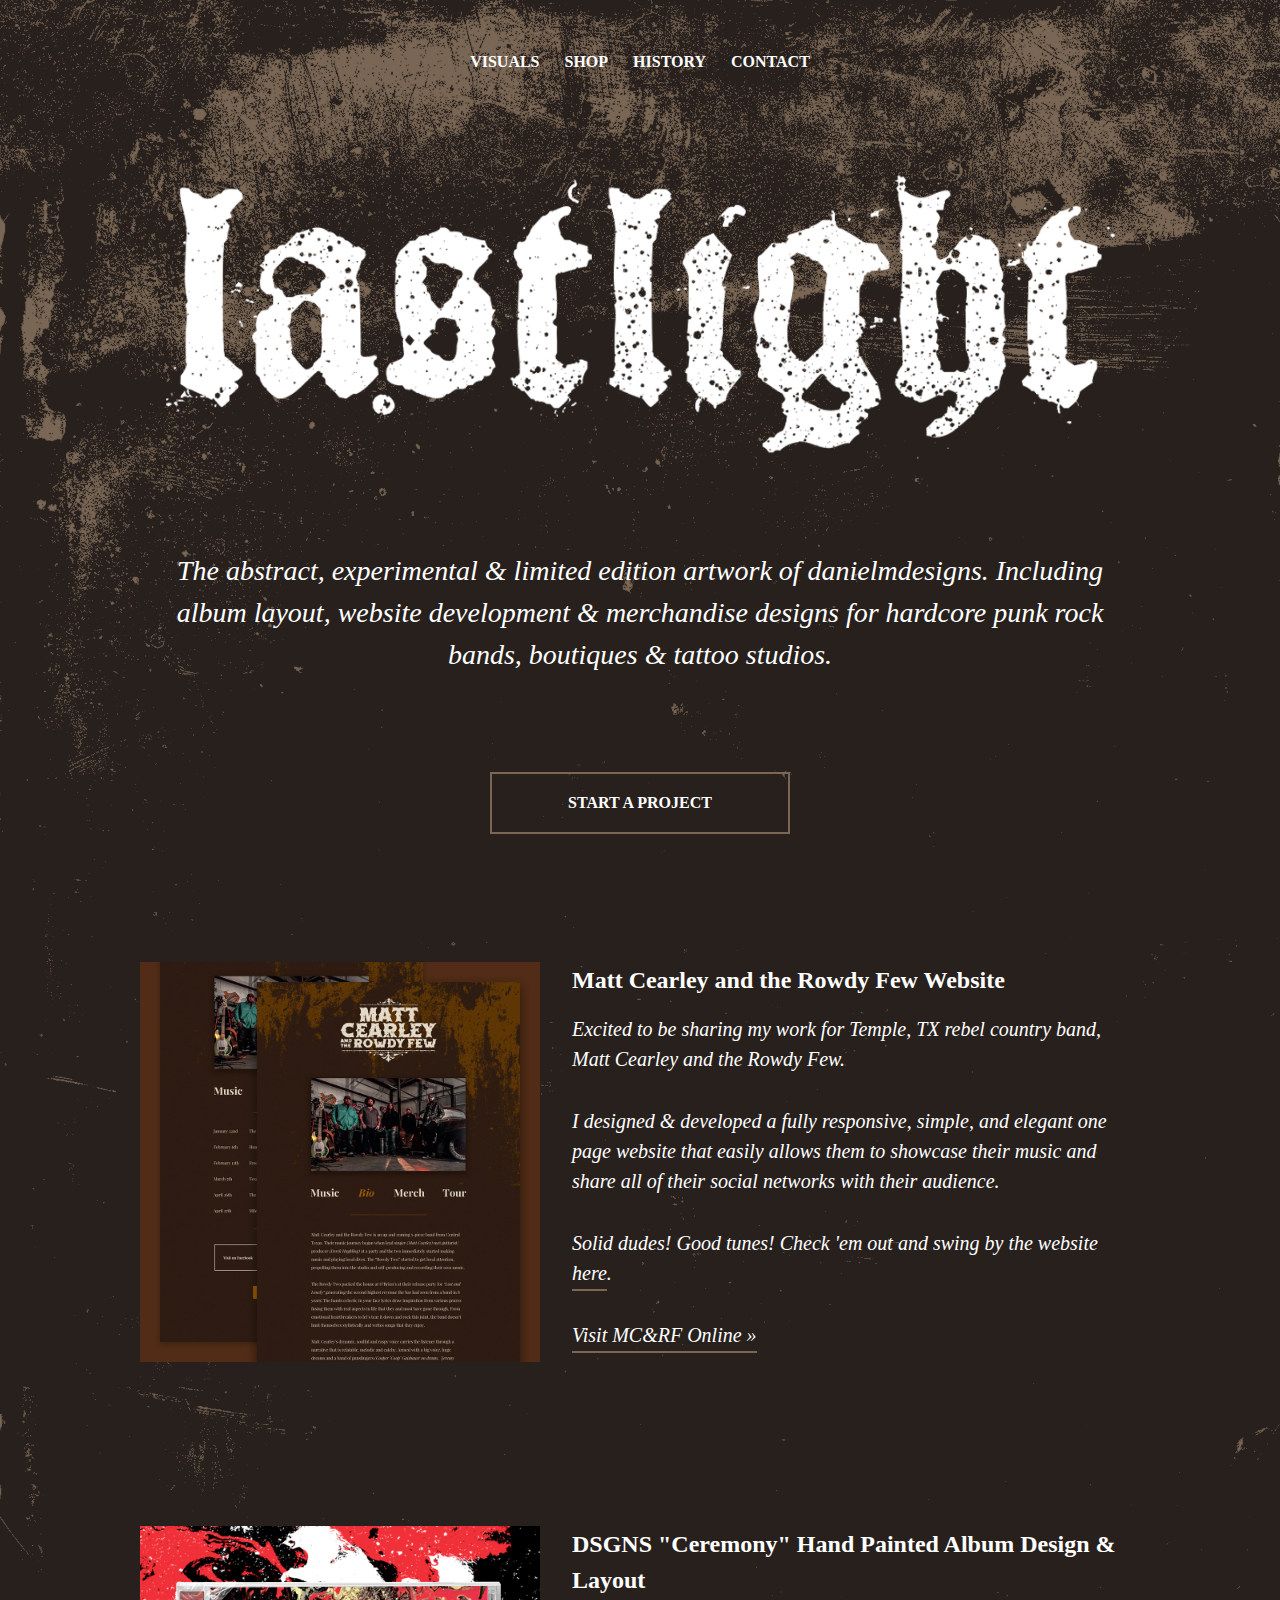
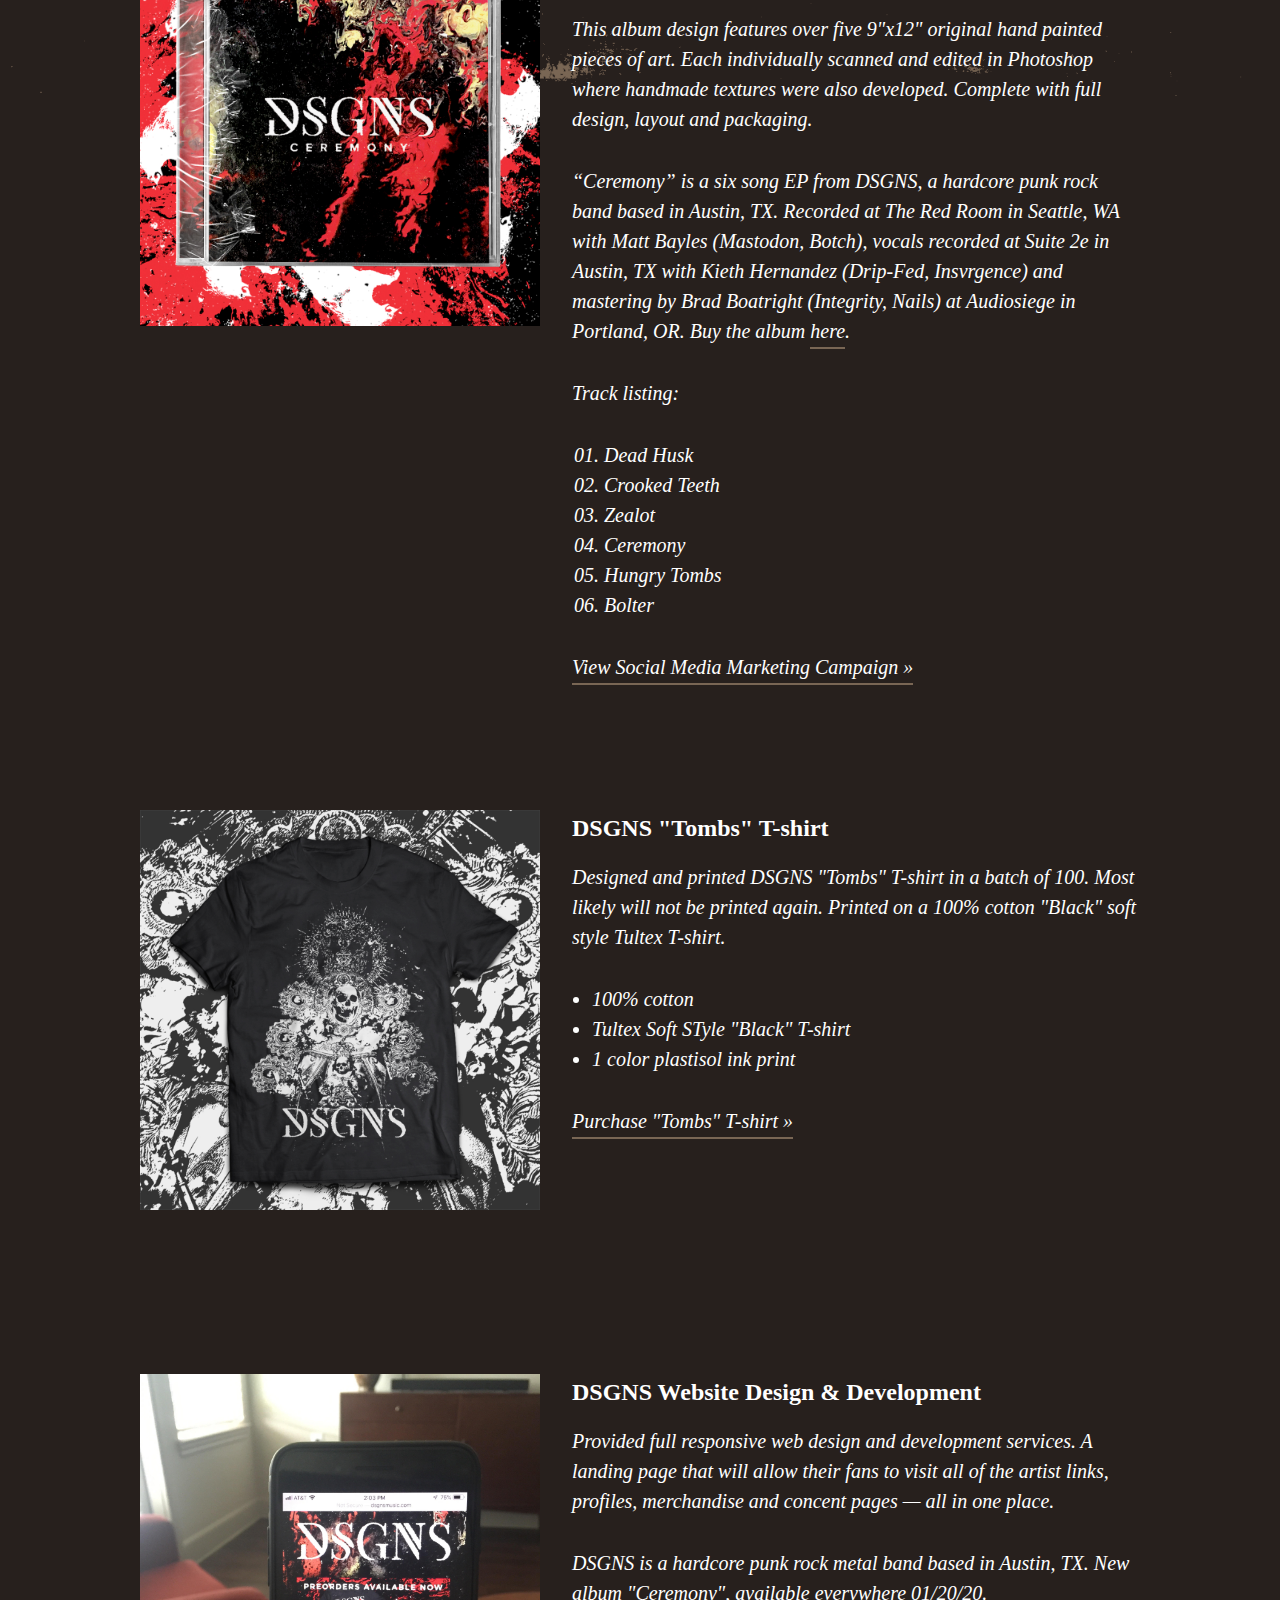
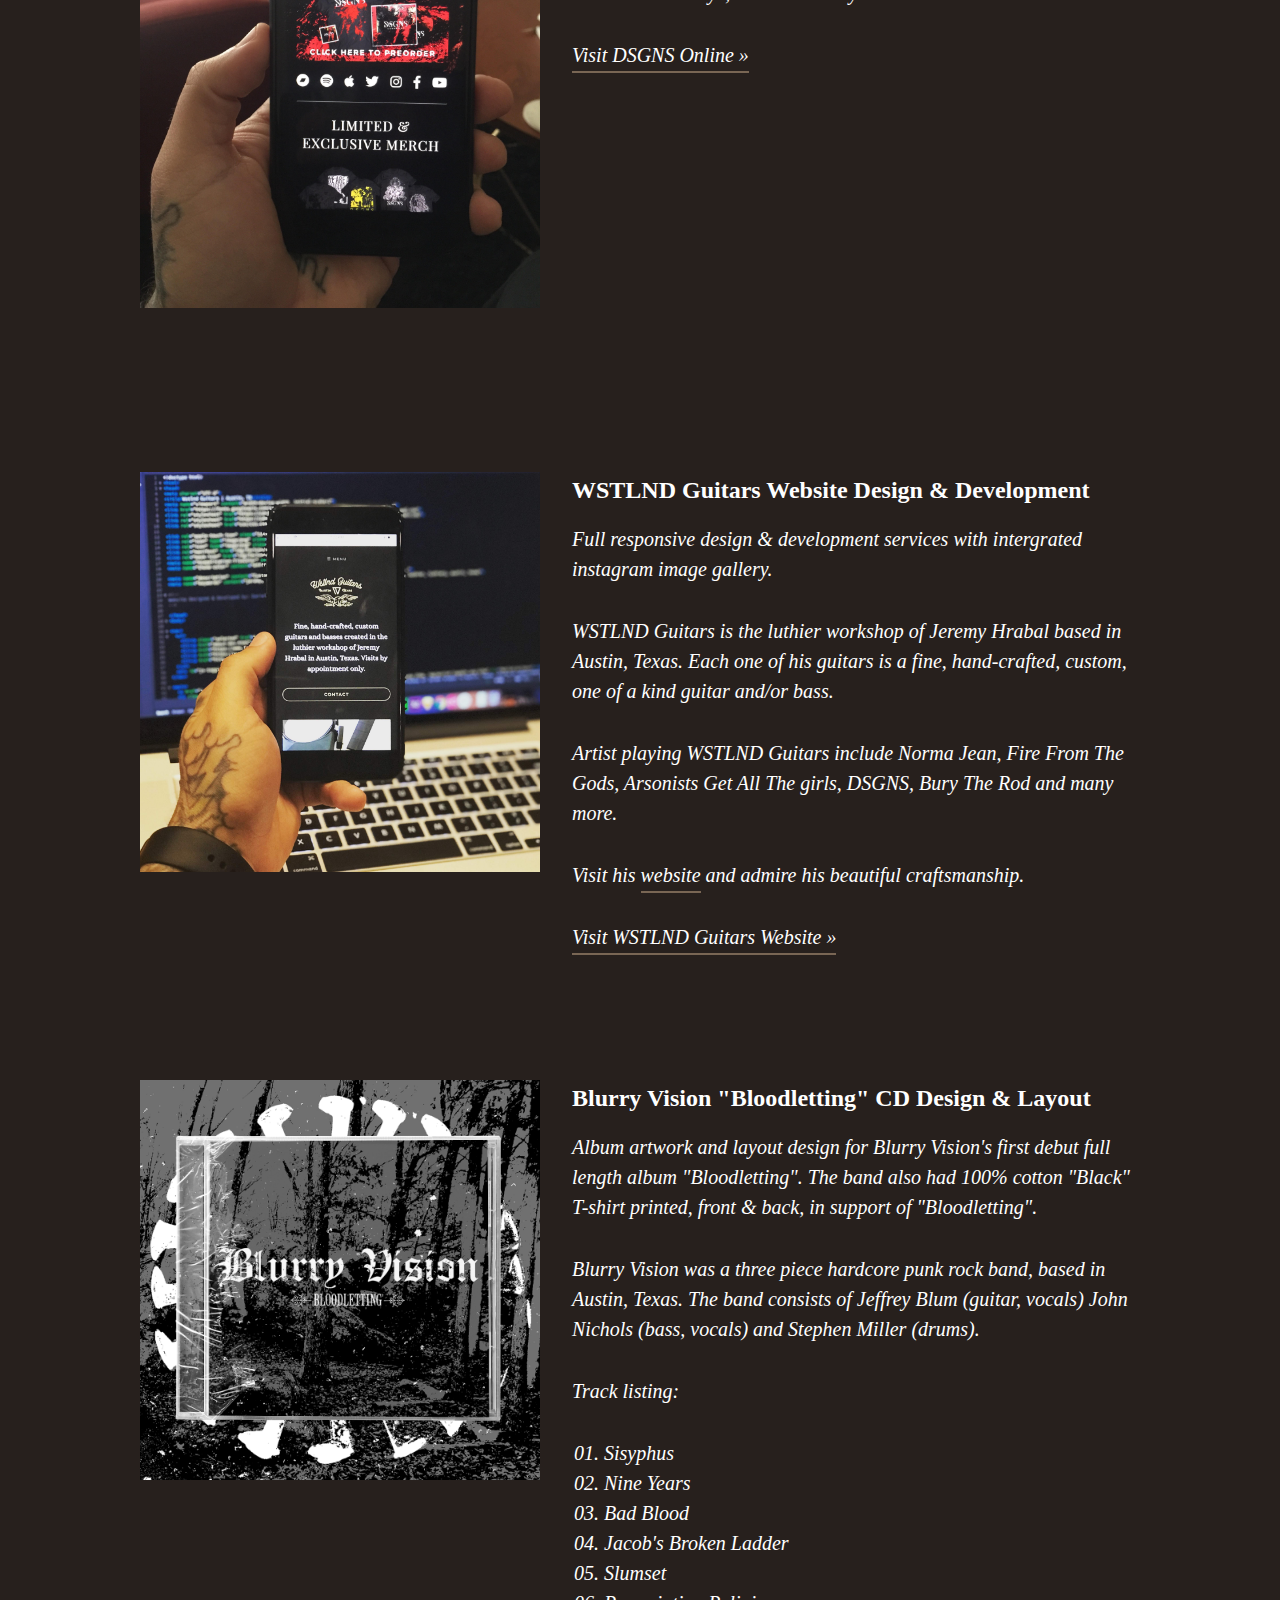
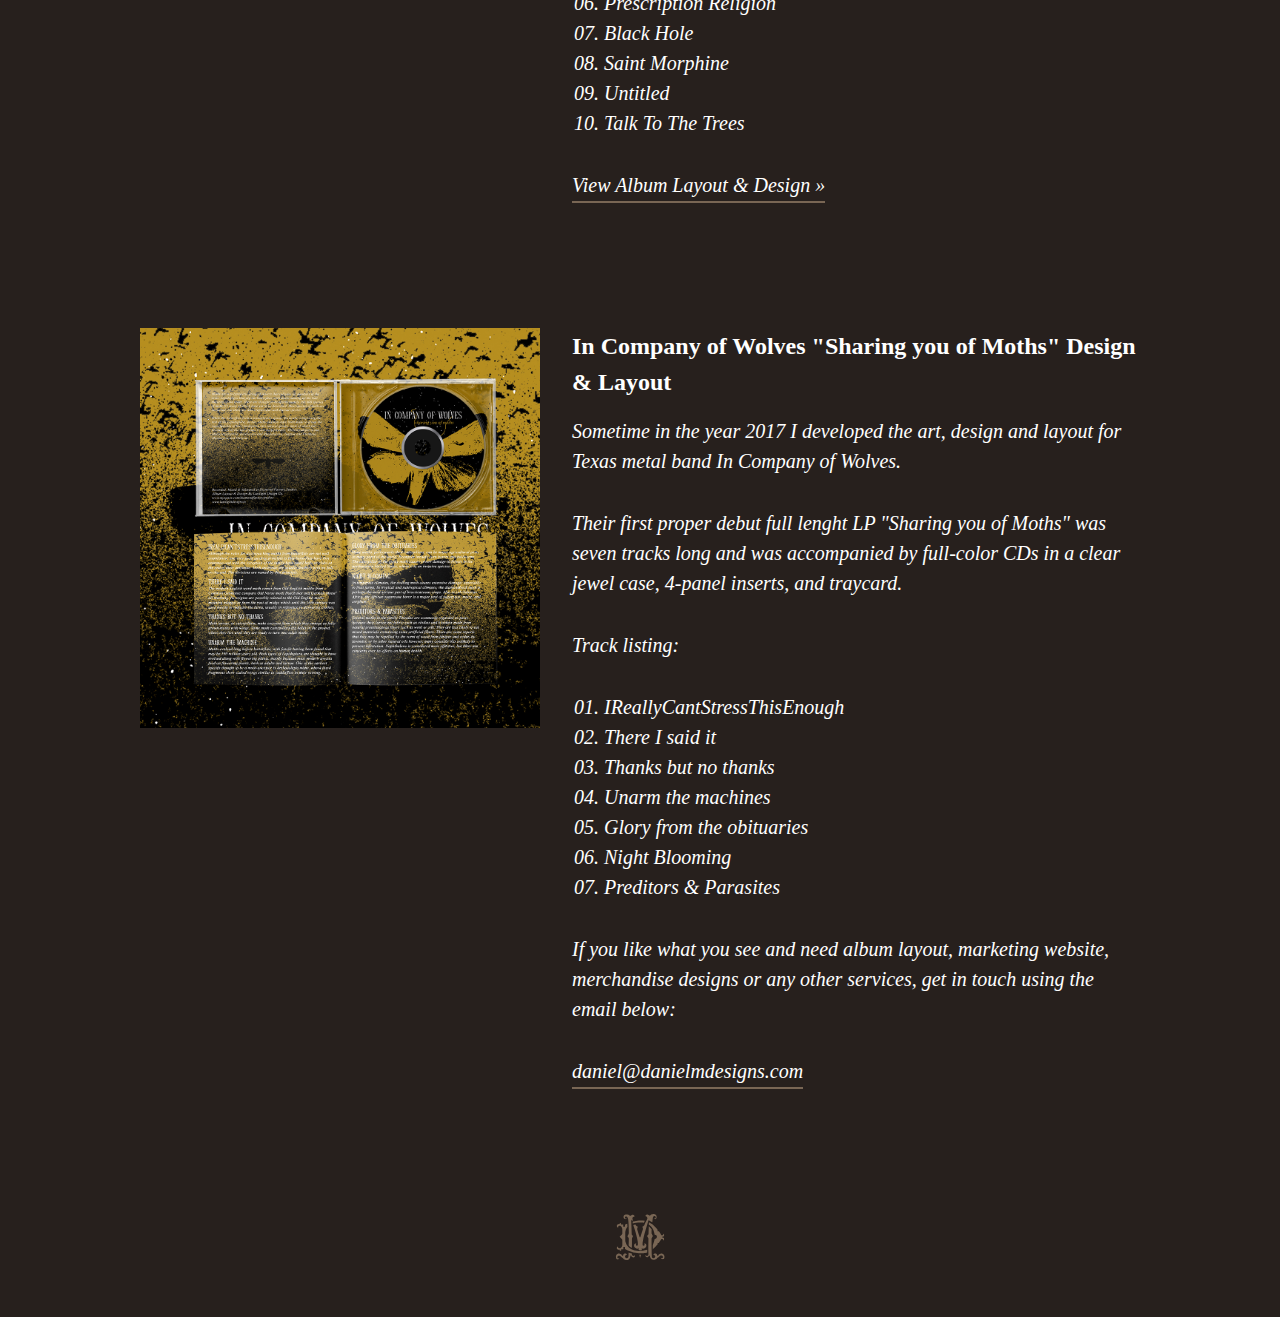
==== commit 6f0faeb4: ":heavy_plus_sign: Add MC&RF Project" ====
--- a/index.html
+++ b/index.html
@@ -6,6 +6,7 @@
     <meta http-equiv="X-UA-Compatible" content="ie=edge" />
     <link rel="stylesheet" href="css/styles.css" />
     <title>The abstract & experimental works of danielmdesigns</title>
+
     <!-- Favicons -->
     <link
       rel="apple-touch-icon"
@@ -32,6 +33,34 @@
     />
     <meta name="msapplication-TileColor" content="#fafafa" />
     <meta name="theme-color" content="#fafafa" />
+
+    <!-- Facebook : Open Graph Data -->
+    <meta property="og:site_name" content="lastlight design co." />
+    <meta property="og:locale" content="en_US" />
+    <meta property="og:url" content="www.danielmdesigns.com/lastlight" />
+    <meta property="og:title" content="lastlight design co." />
+    <meta
+      property="og:description"
+      content="The abstract, experimental & limited edition artwork of danielmdesigns."
+    />
+    <meta
+      property="og:image"
+      content="http://www.danielmdesigns.com/lastlight/img/og-card.jpg"
+    />
+
+    <!--Twitter-->
+    <meta name="twitter:card" content="summary" />
+    <meta name="twitter:site" content="@danielmdesigns" />
+    <meta name="twitter:url" content="www.danielmdesigns.com/lastlight" />
+    <meta name="twitter:title" content="lastlight design co." />
+    <meta
+      name="twitter:description"
+      content="The abstract, experimental & limited edition artwork of danielmdesigns."
+    />
+    <meta
+      name="twitter:image"
+      content="http://www.danielmdesigns.com/lastlight/img/twitter-card.jpg"
+    />
   </head>
 
   <body>
@@ -72,13 +101,34 @@
       href="mailto:daniel@danielmdesigns.com?Subject=Project%20Design%20Inqury"
       >Start A Project</a
     >
+	  
+	 <div class="article">
+      <div class="media">
+        <img src="img/MC&RF_Website-Cover.jpg" alt="" />
+      </div>
+      <div class="content">
+        <h2>Matt Cearley and the Rowdy Few Website</h2>
+        <p>
+          Excited to be sharing my work for Temple, TX rebel country band, Matt Cearley and the Rowdy Few.
+        </p>
+        <p>
+          I designed &#38; developed a fully responsive, simple, and elegant one page website that easily allows them to showcase their music and share all of their social networks with their audience.
+        </p>
+		<p>Solid dudes! Good tunes! Check 'em out and swing by the website <a class="link" href="http://mattcearleyandtherowdyfew.com/" target="blank"
+            >here</a
+          >.</p>
+		  <a class="link" href="http://mattcearleyandtherowdyfew.com/" target="blank"
+          >Visit MC&#38;RF Online »</a
+        >
+      </div>
+    </div>
 
     <div class="article">
       <div class="media">
         <img src="img/DSGNS_Ceremony-Cover.jpg" alt="" />
       </div>
       <div class="content">
-        <h2>DSGNS "Ceremony" Hand Painted Album Design & Layout</h2>
+        <h2>DSGNS "Ceremony" Hand Painted Album Design &#38; Layout</h2>
         <p>
           This album design features over five 9"x12" original hand painted
           pieces of art. Each individually scanned and edited in Photoshop where
@@ -142,7 +192,7 @@
         <img src="img/DSGNS_Website-Cover.jpg" alt="" />
       </div>
       <div class="content">
-        <h2>DSGNS Website Design & Development</h2>
+        <h2>DSGNS Website Design &#38; Development</h2>
         <p>
           Provided full responsive web design and development services. A
           landing page that will allow their fans to visit all of the artist
@@ -161,9 +211,9 @@
     <div class="article">
       <div class="media"><img src="img/wstlnd-cover.jpg" alt="" /></div>
       <div class="content">
-        <h2>WSTLND Guitars Website Design & Development</h2>
-        <p>
-          Full responsive design & development services with intergrated
+        <h2>WSTLND Guitars Website Design &#38; Development</h2>
+        <p>
+          Full responsive design &#38; development services with intergrated
           instagram image gallery.
         </p>
         <p>
@@ -219,7 +269,7 @@
           class="link"
           href="https://www.behance.net/gallery/103090157/Blurry-Vision-Album-Artwork"
           target="_blank"
-          >View Album Layout & Design »</a
+          >View Album Layout &#38; Design »</a
         >
       </div>
     </div>
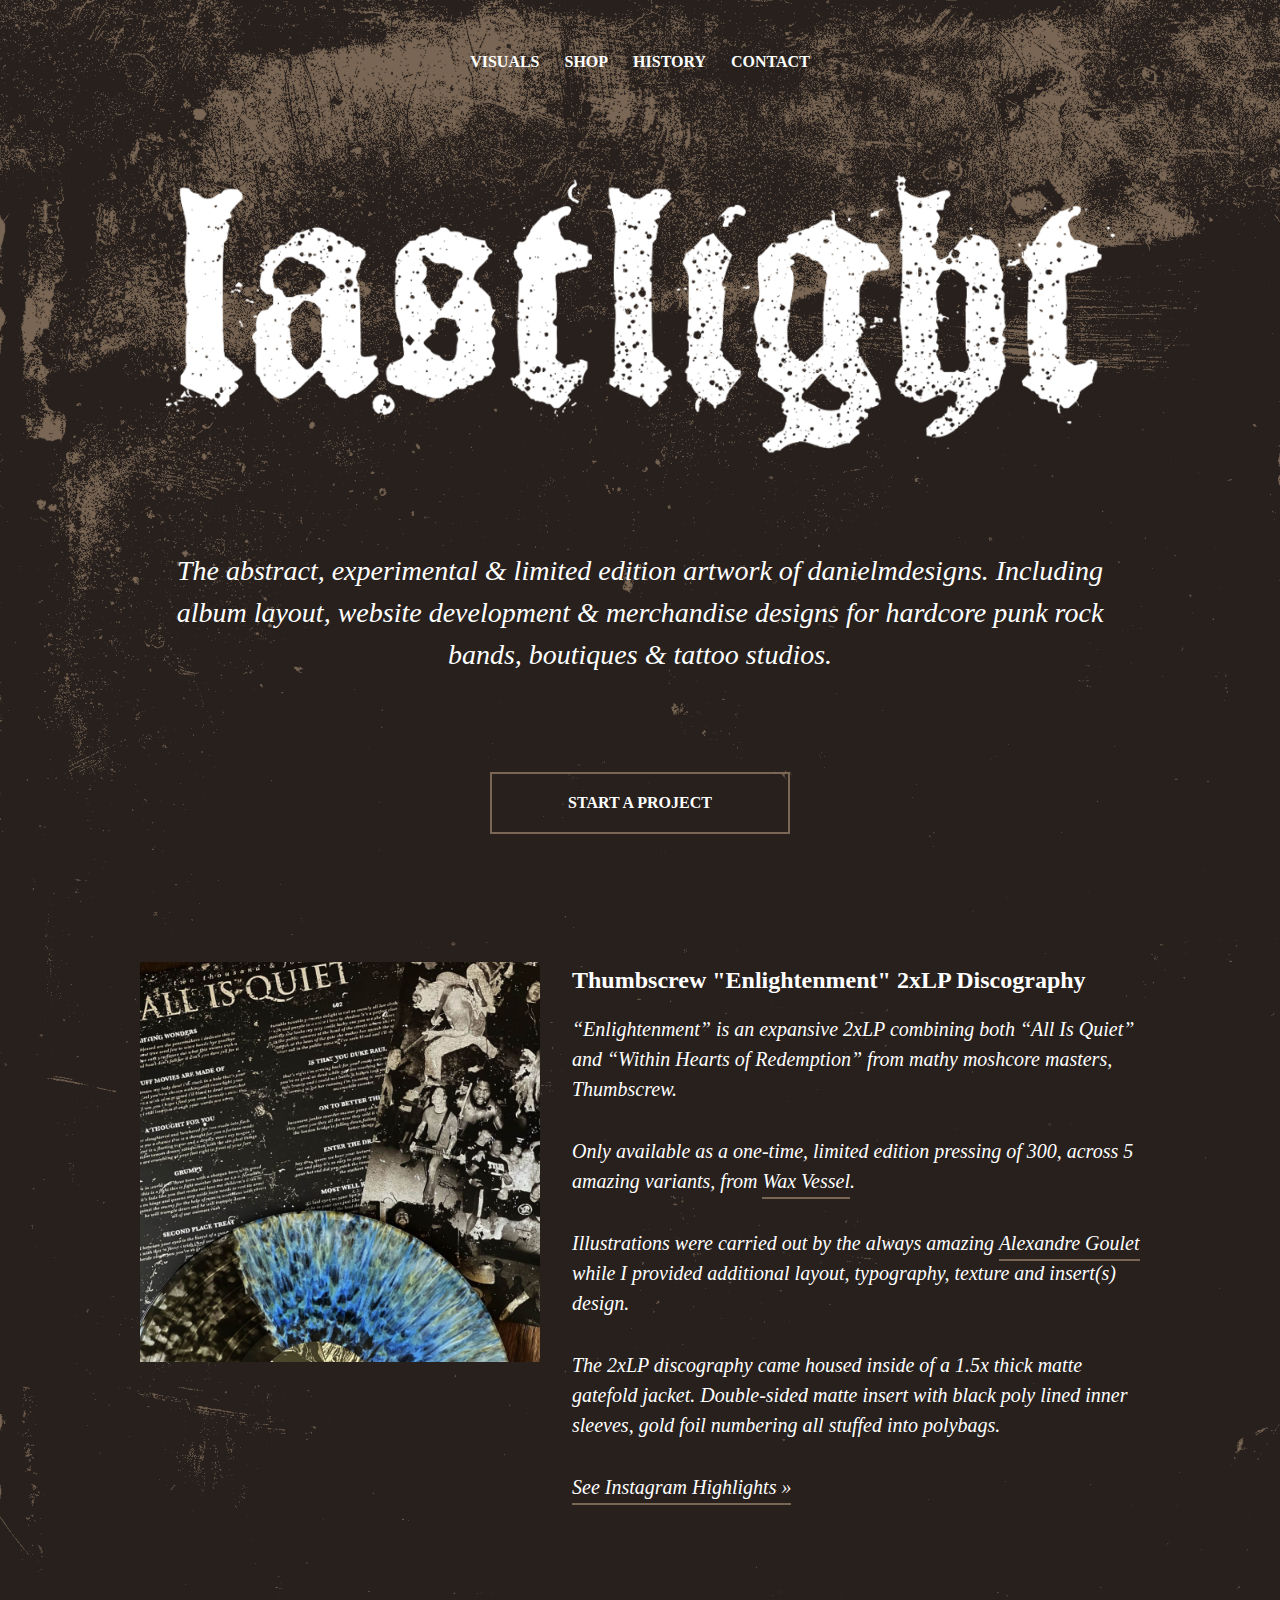
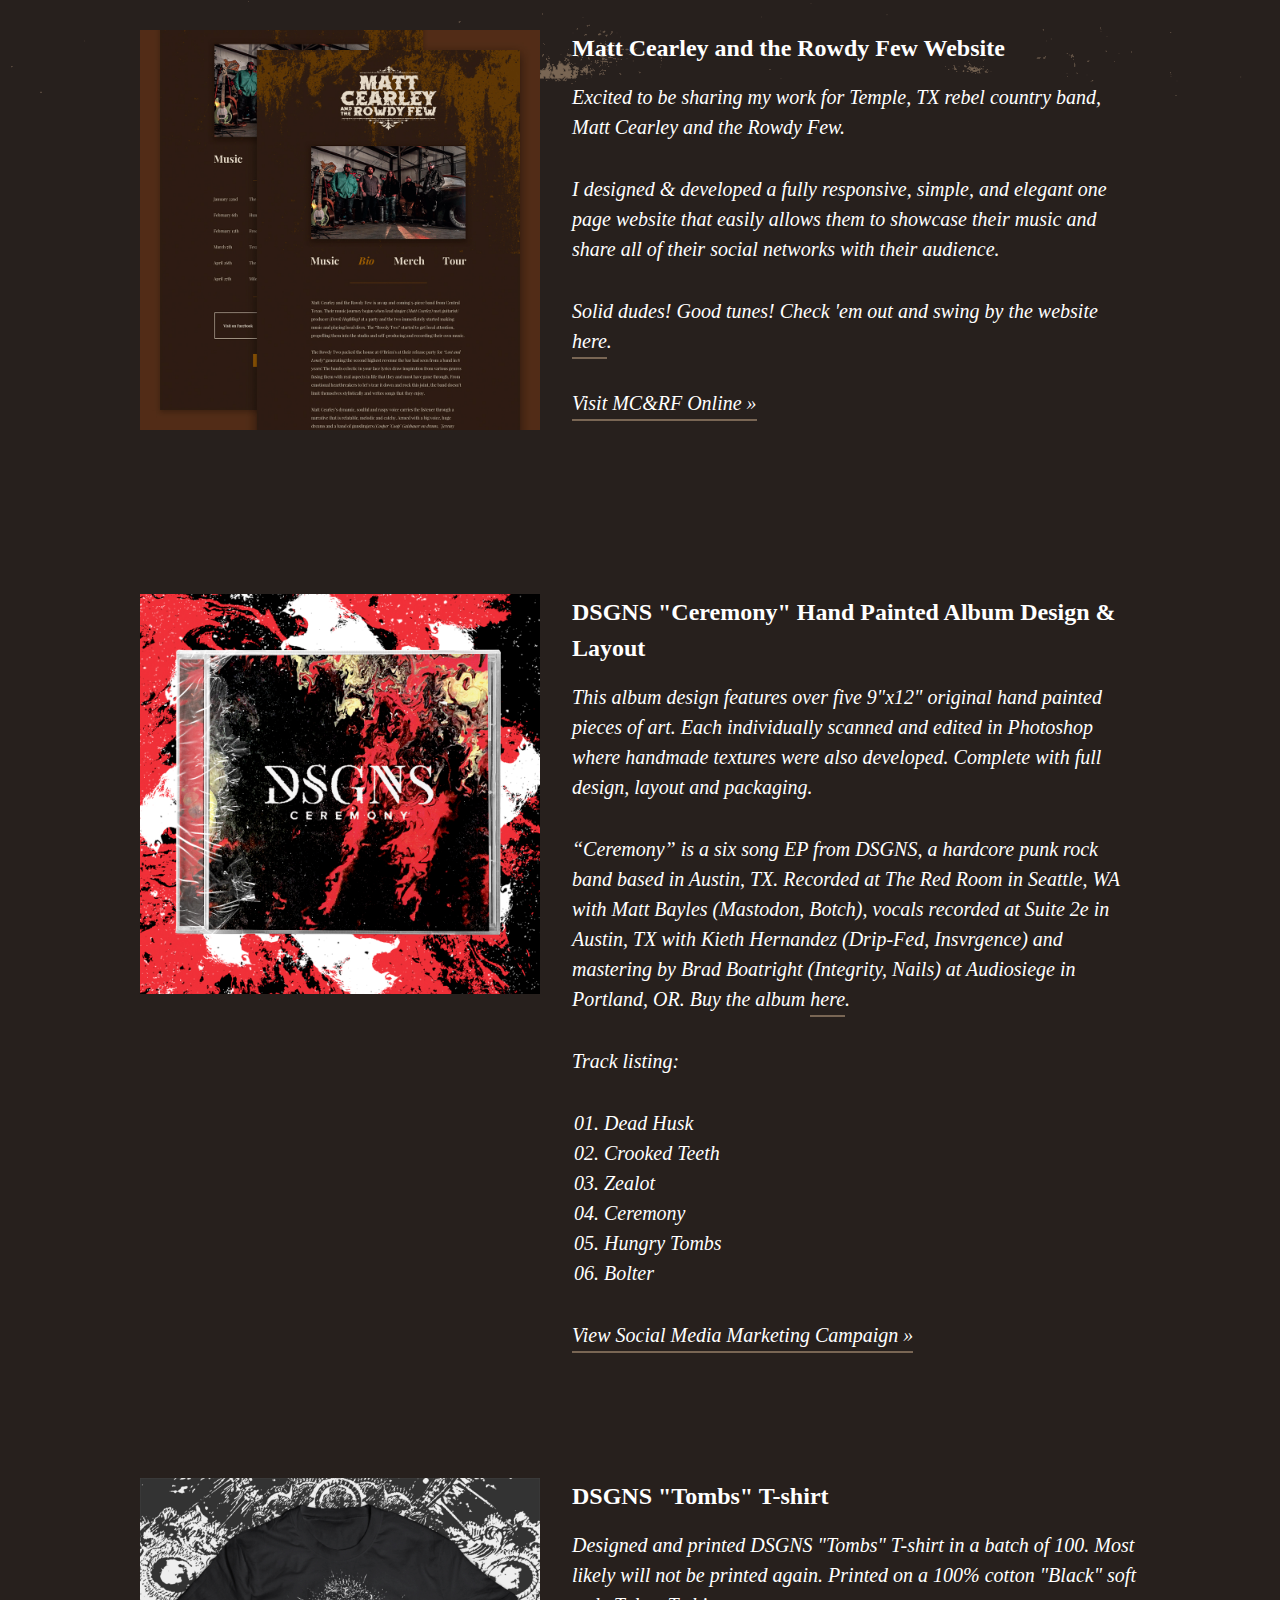
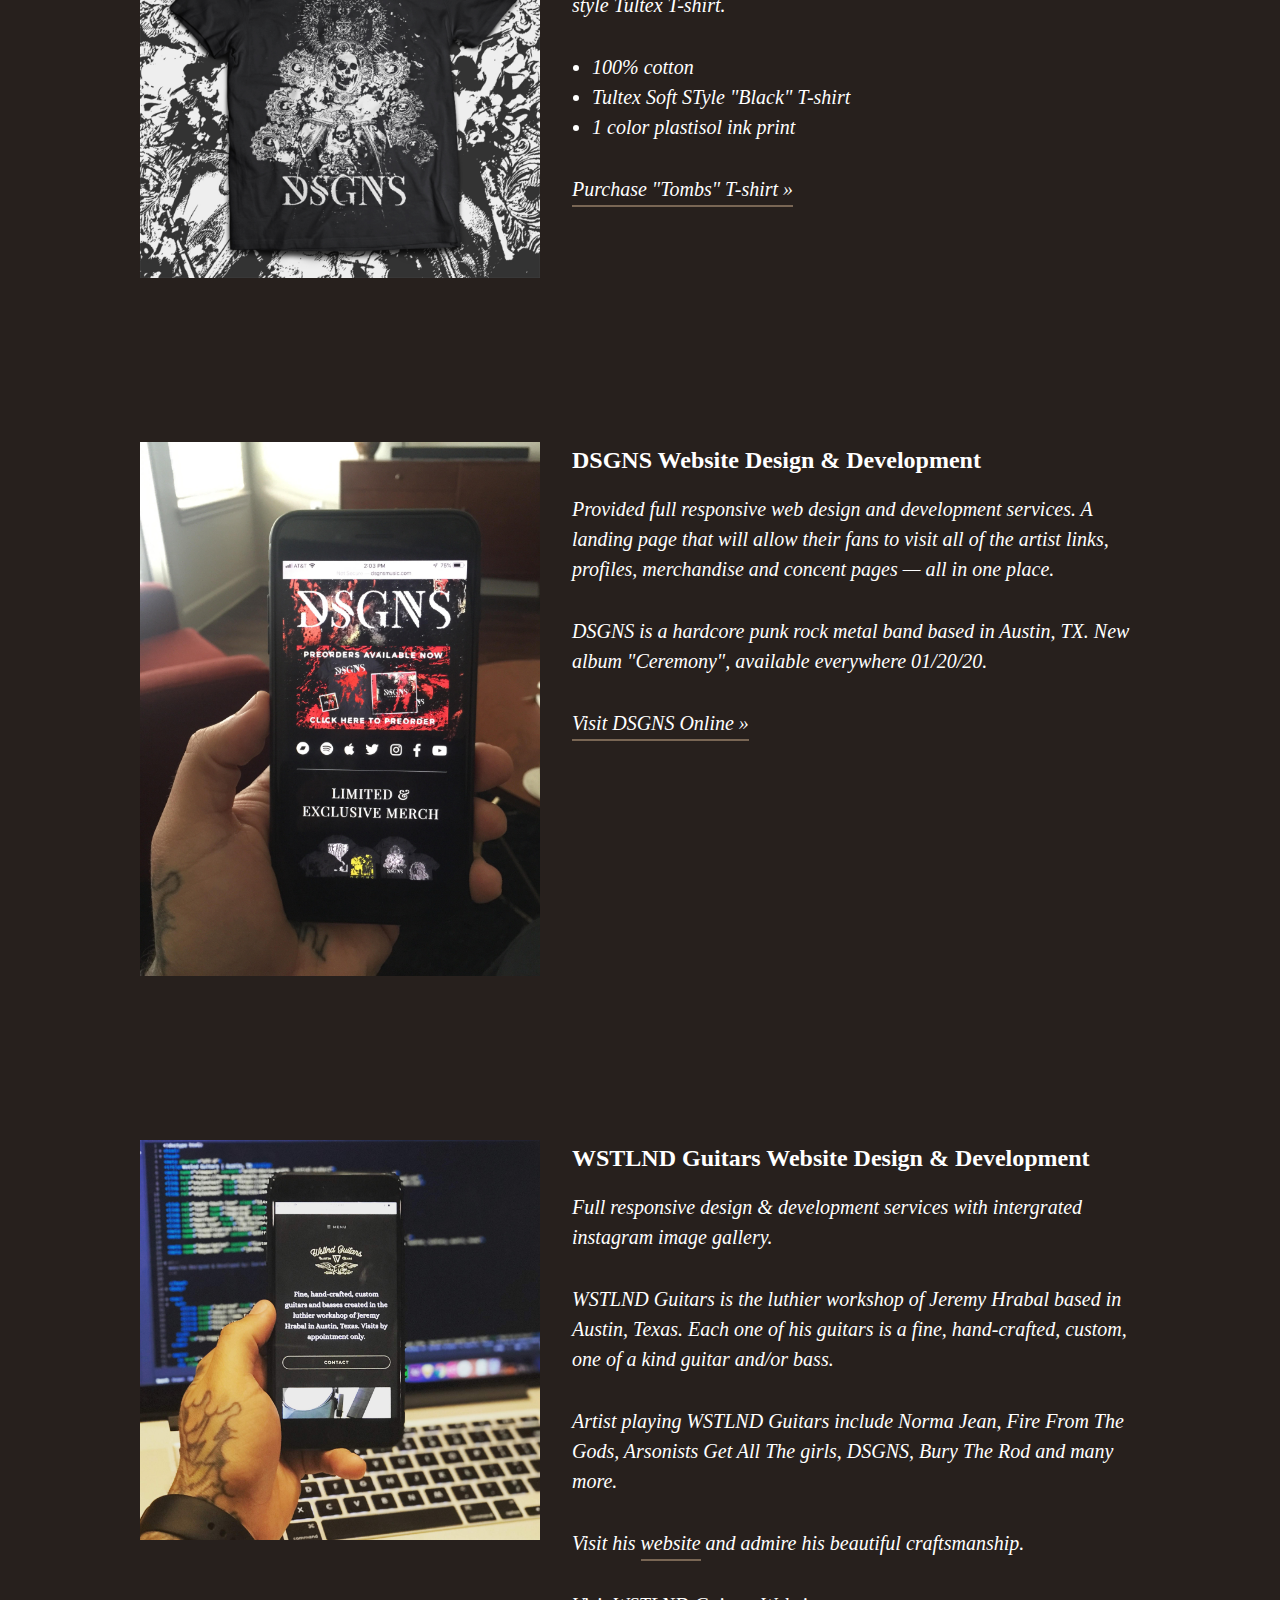
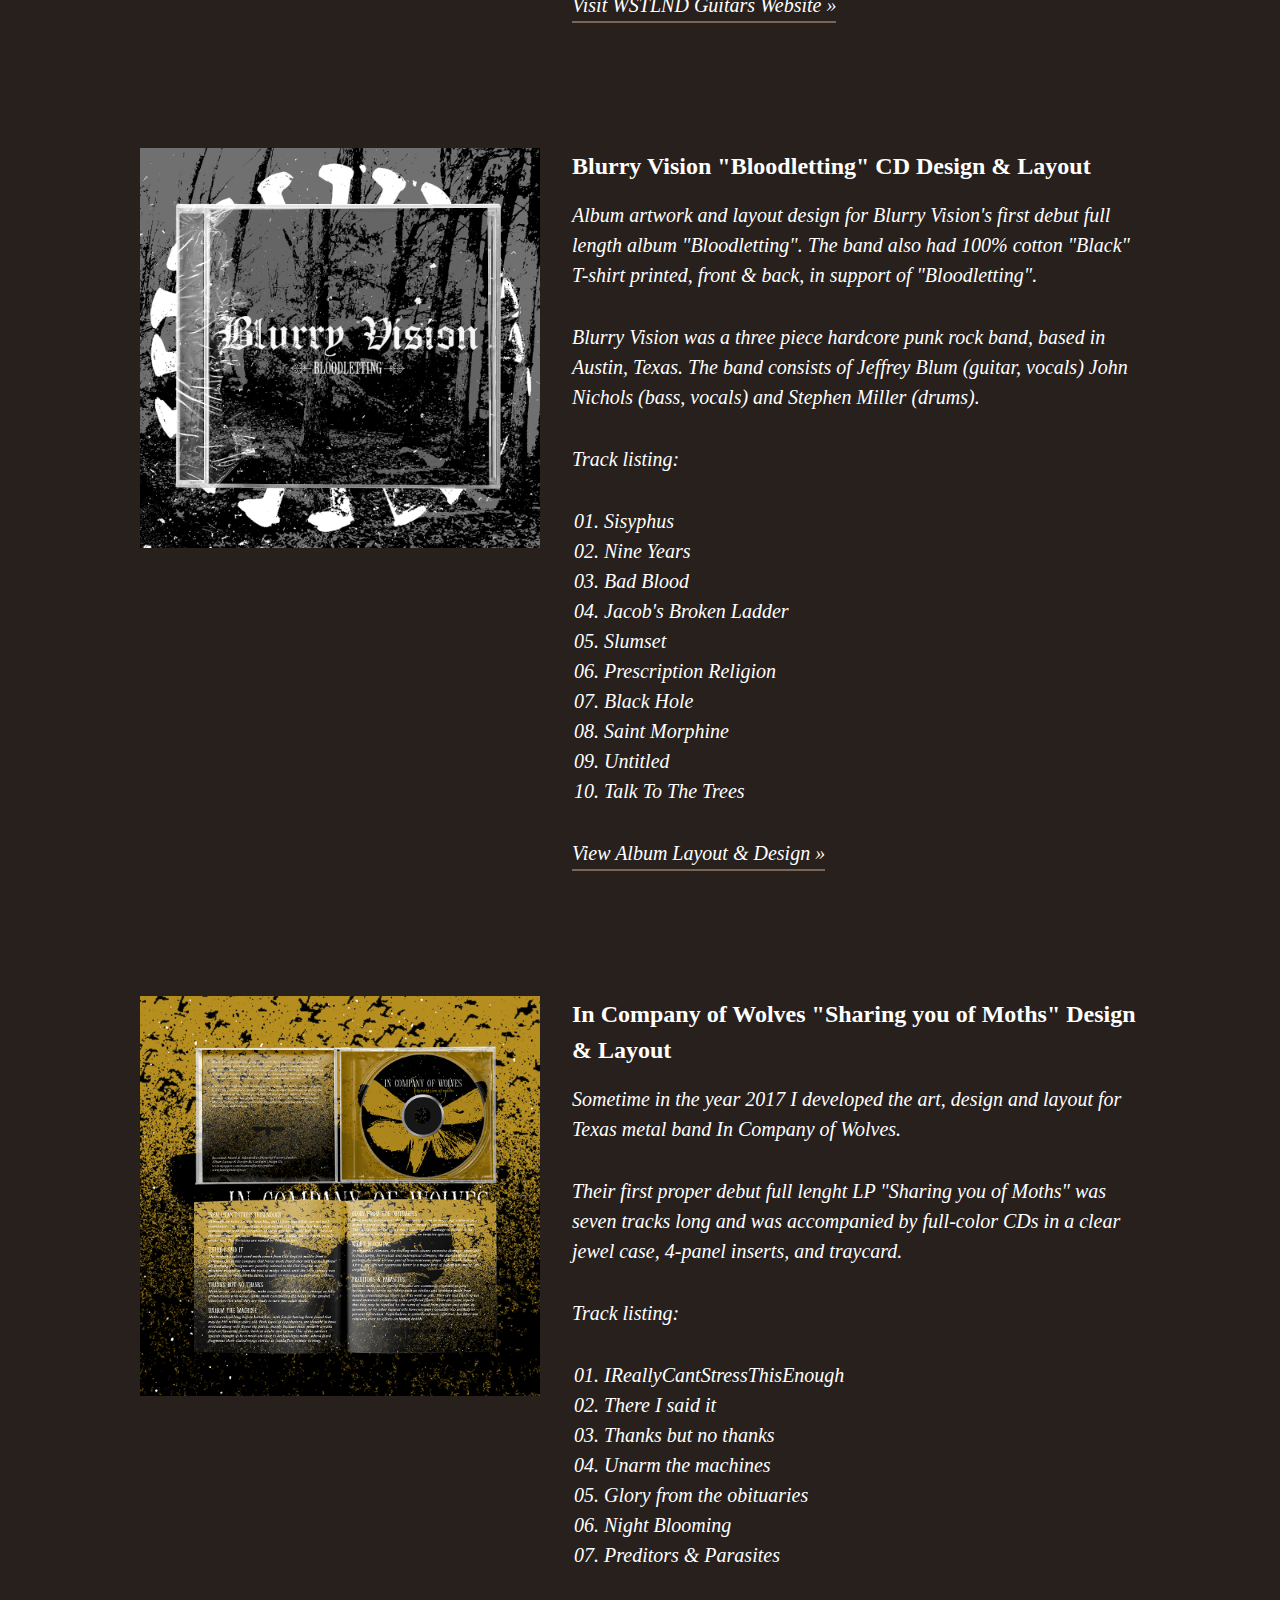
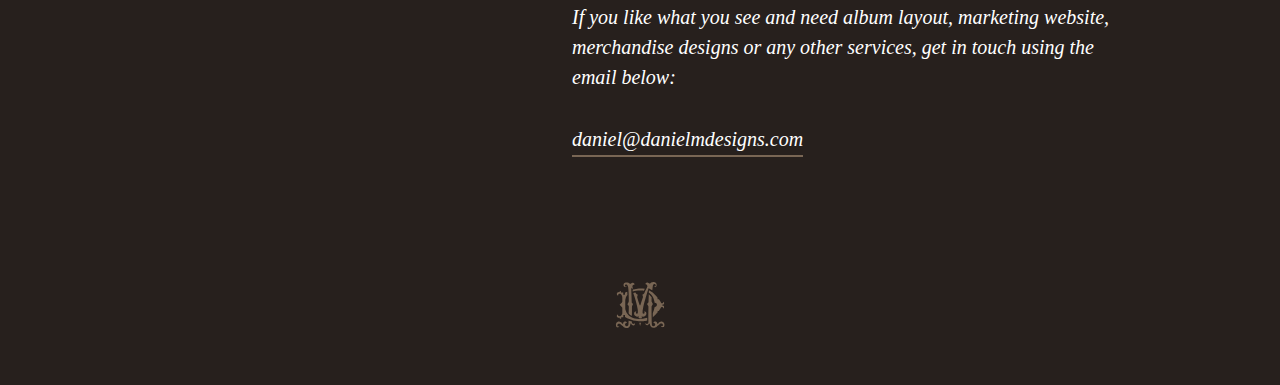
==== commit 47325933: "Add Thumbscrew to LastLight Website" ====
--- a/index.html
+++ b/index.html
@@ -102,6 +102,24 @@
       >Start A Project</a
     >
 	  
+	<div class="article">
+      <div class="media">
+        <img src="img/thumbscrew-cover.jpg" alt="" />
+      </div>
+      <div class="content">
+        <h2>Thumbscrew "Enlightenment" 2xLP Discography</h2>
+        <p>
+          “Enlightenment” is an expansive 2xLP combining both “All Is Quiet” and “Within Hearts of Redemption” from mathy moshcore masters, Thumbscrew.
+        </p>
+		  <p>Only available as a one-time, limited edition pressing of 300, across 5 amazing variants, from <a class="link" href="https://waxvessel.com/collections/frontpage/products/thumbscrew-enlightenment" target="blank">Wax Vessel</a>.</p>
+		  <p>Illustrations were carried out by the always amazing <a class="link" href="https://www.instagram.com/goulexdesign/?hl=en" target="blank">Alexandre Goulet</a> while I provided additional layout, typography, texture and insert(s) design.</p>
+		  <p>The 2xLP discography came housed inside of a 1.5x thick matte gatefold jacket. Double-sided matte insert with black poly lined inner sleeves, gold foil numbering all stuffed into polybags.</p>
+		  <a class="link" href="https://www.instagram.com/explore/tags/thumbscrew/" target="blank"
+          >See Instagram Highlights »</a
+        >
+      </div>
+    </div>
+	  
 	 <div class="article">
       <div class="media">
         <img src="img/MC&RF_Website-Cover.jpg" alt="" />
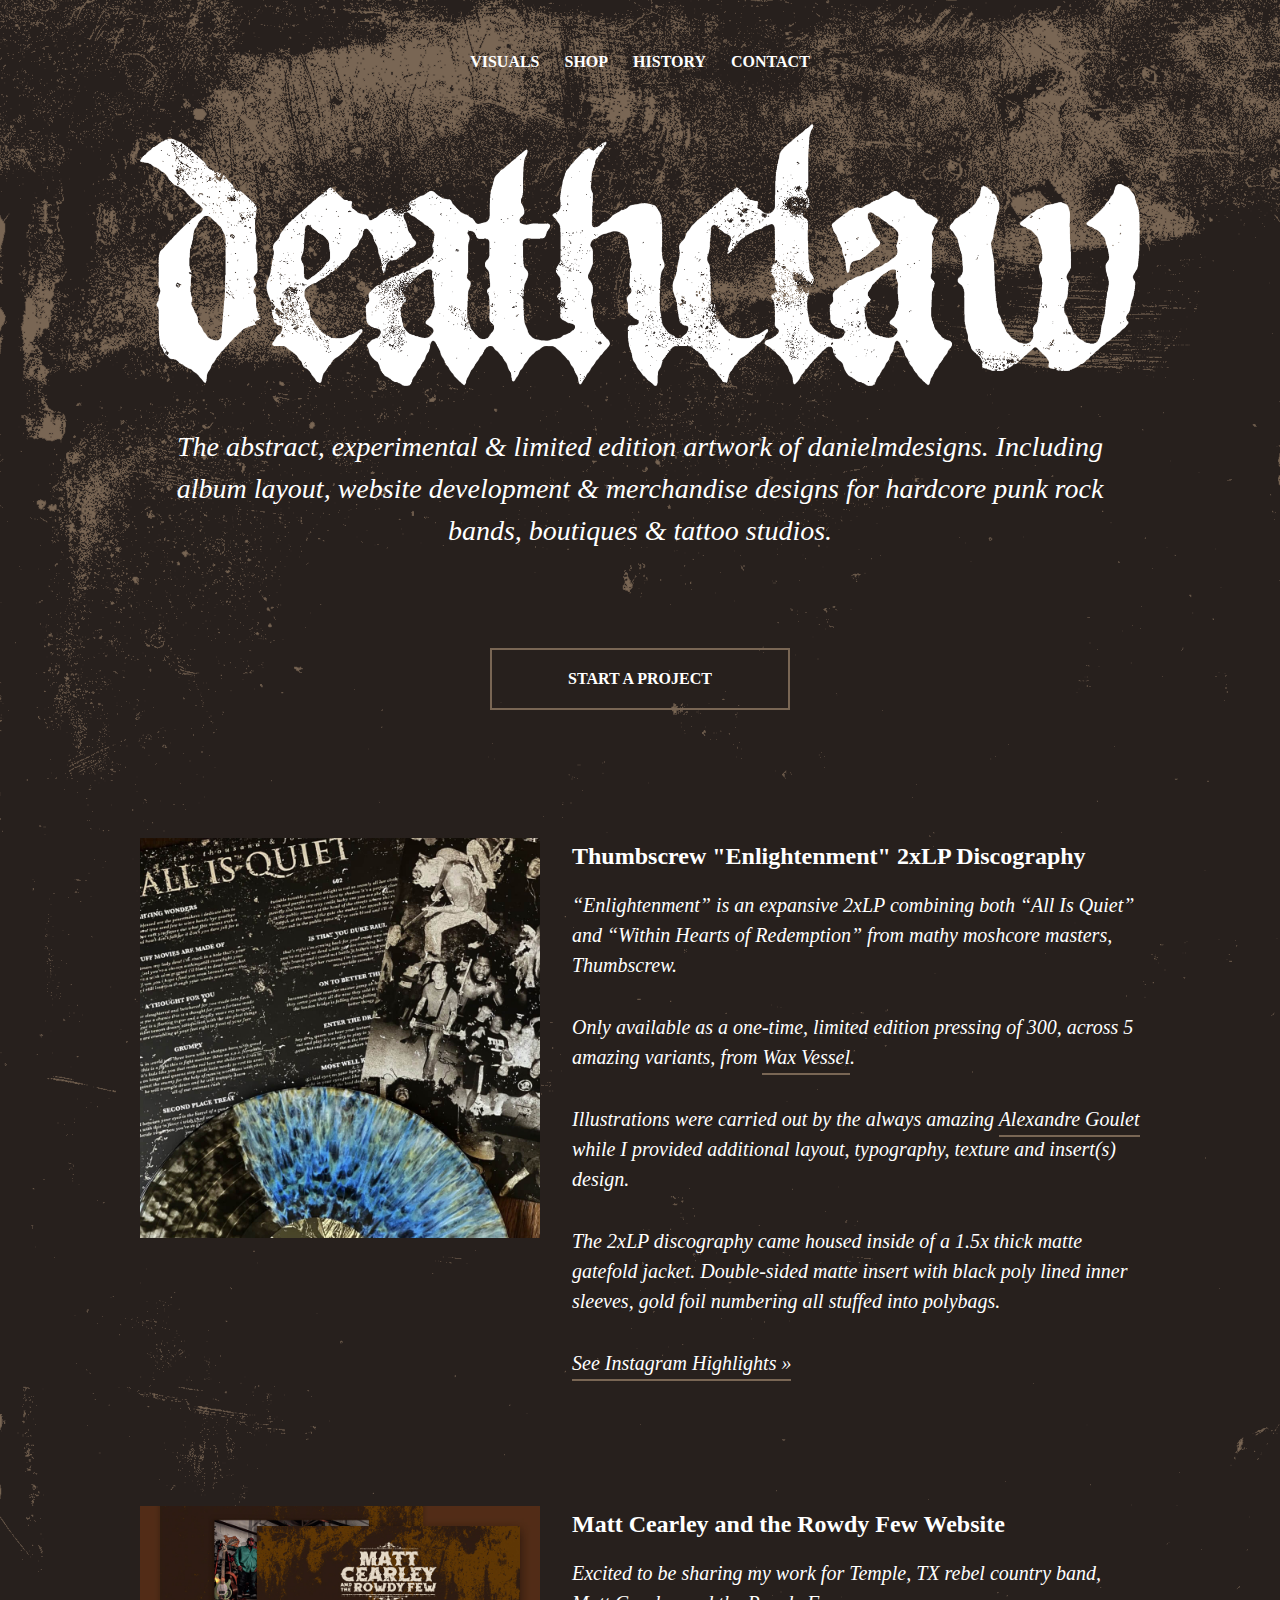
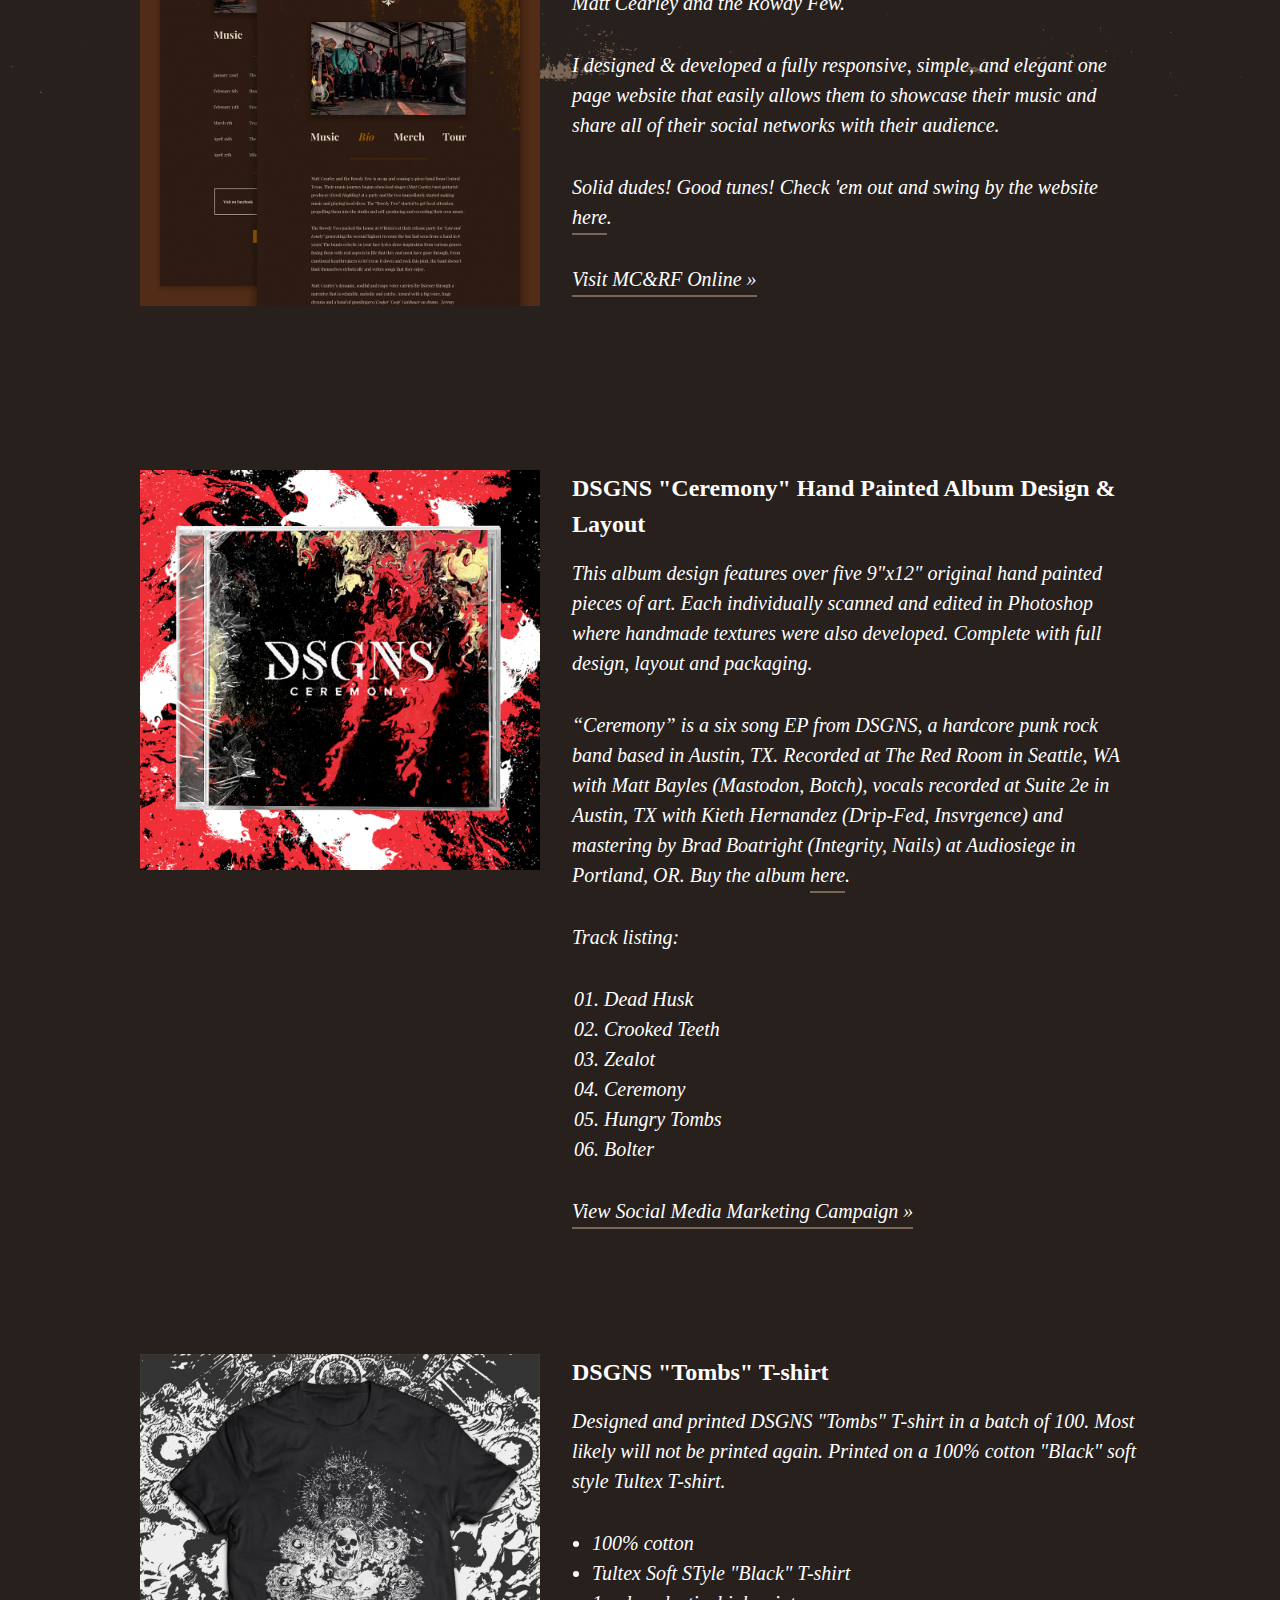
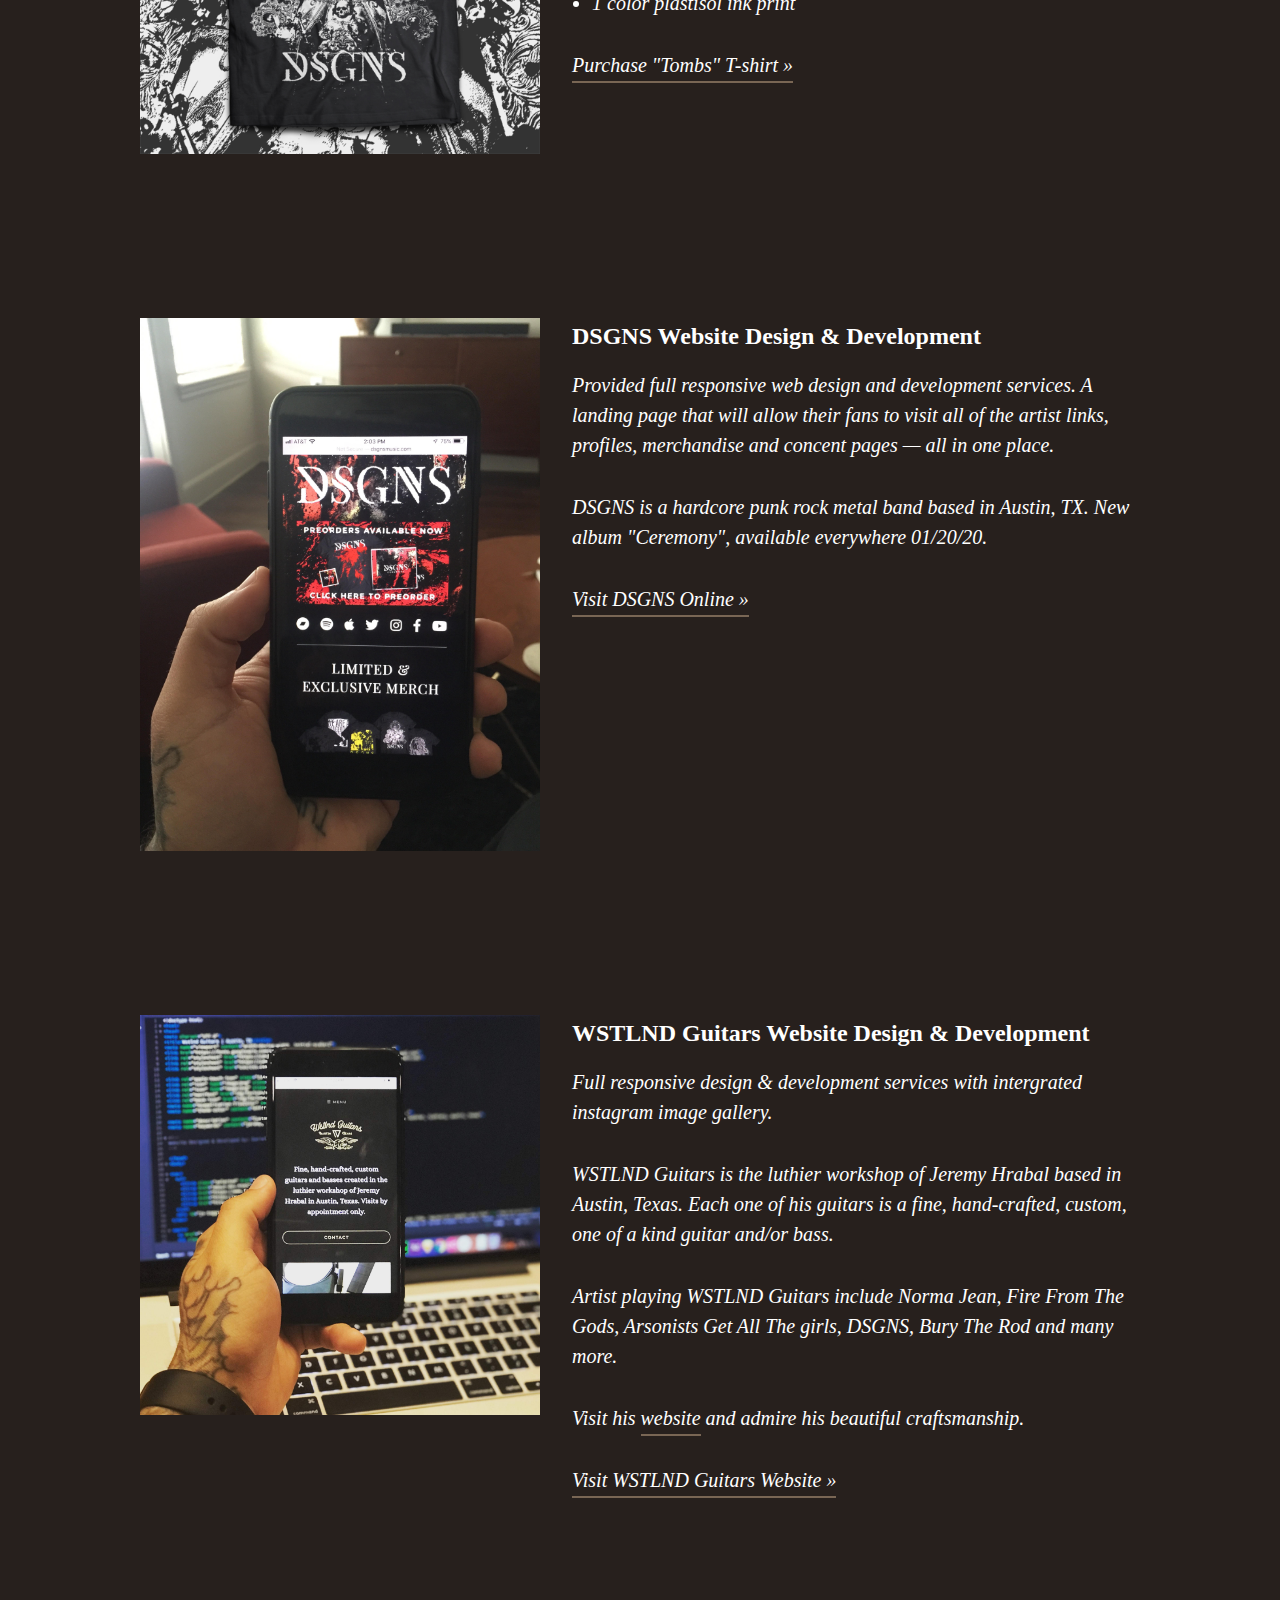
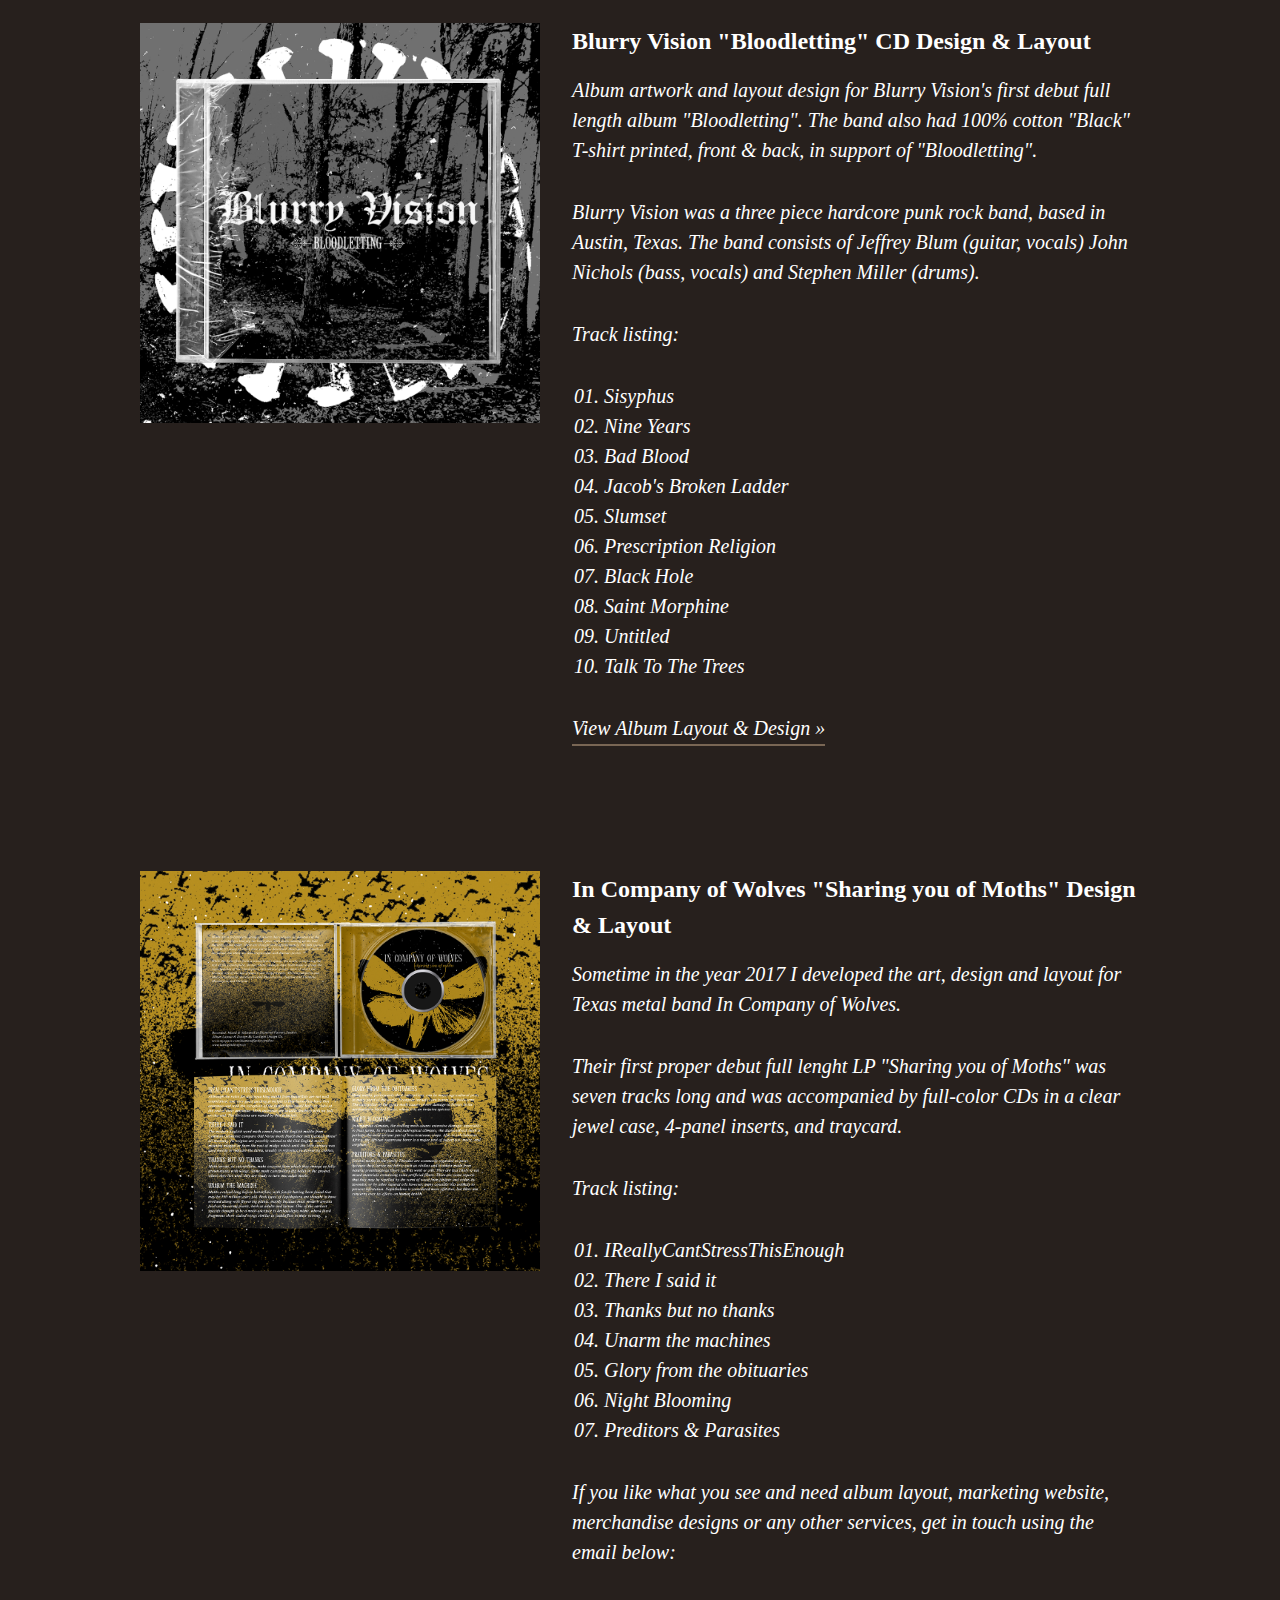
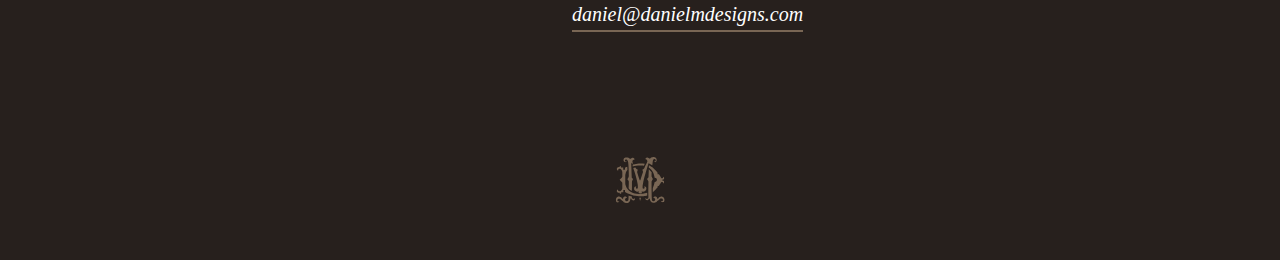
==== commit f712b483: "Rebranding to DEATHCLAW" ====
--- a/index.html
+++ b/index.html
@@ -71,7 +71,7 @@
             <a href="index.html">VISUALS</a>
           </li>
           <li>
-            <a href="https://danielmdesigns.bigcartel.com/" target="_blank"
+            <a href="https://deathclaw.bigcartel.com/" target="_blank"
               >SHOP</a
             >
           </li>
@@ -87,7 +87,7 @@
         </ul>
         <div class="toggle">MENU</div>
       </nav>
-      <img class="logo" src="img/lastlight_logo.png" alt="" />
+      <img class="logo" src="img/deathclaw_logo.png" alt="" />
     </div>
 
     <h1>
